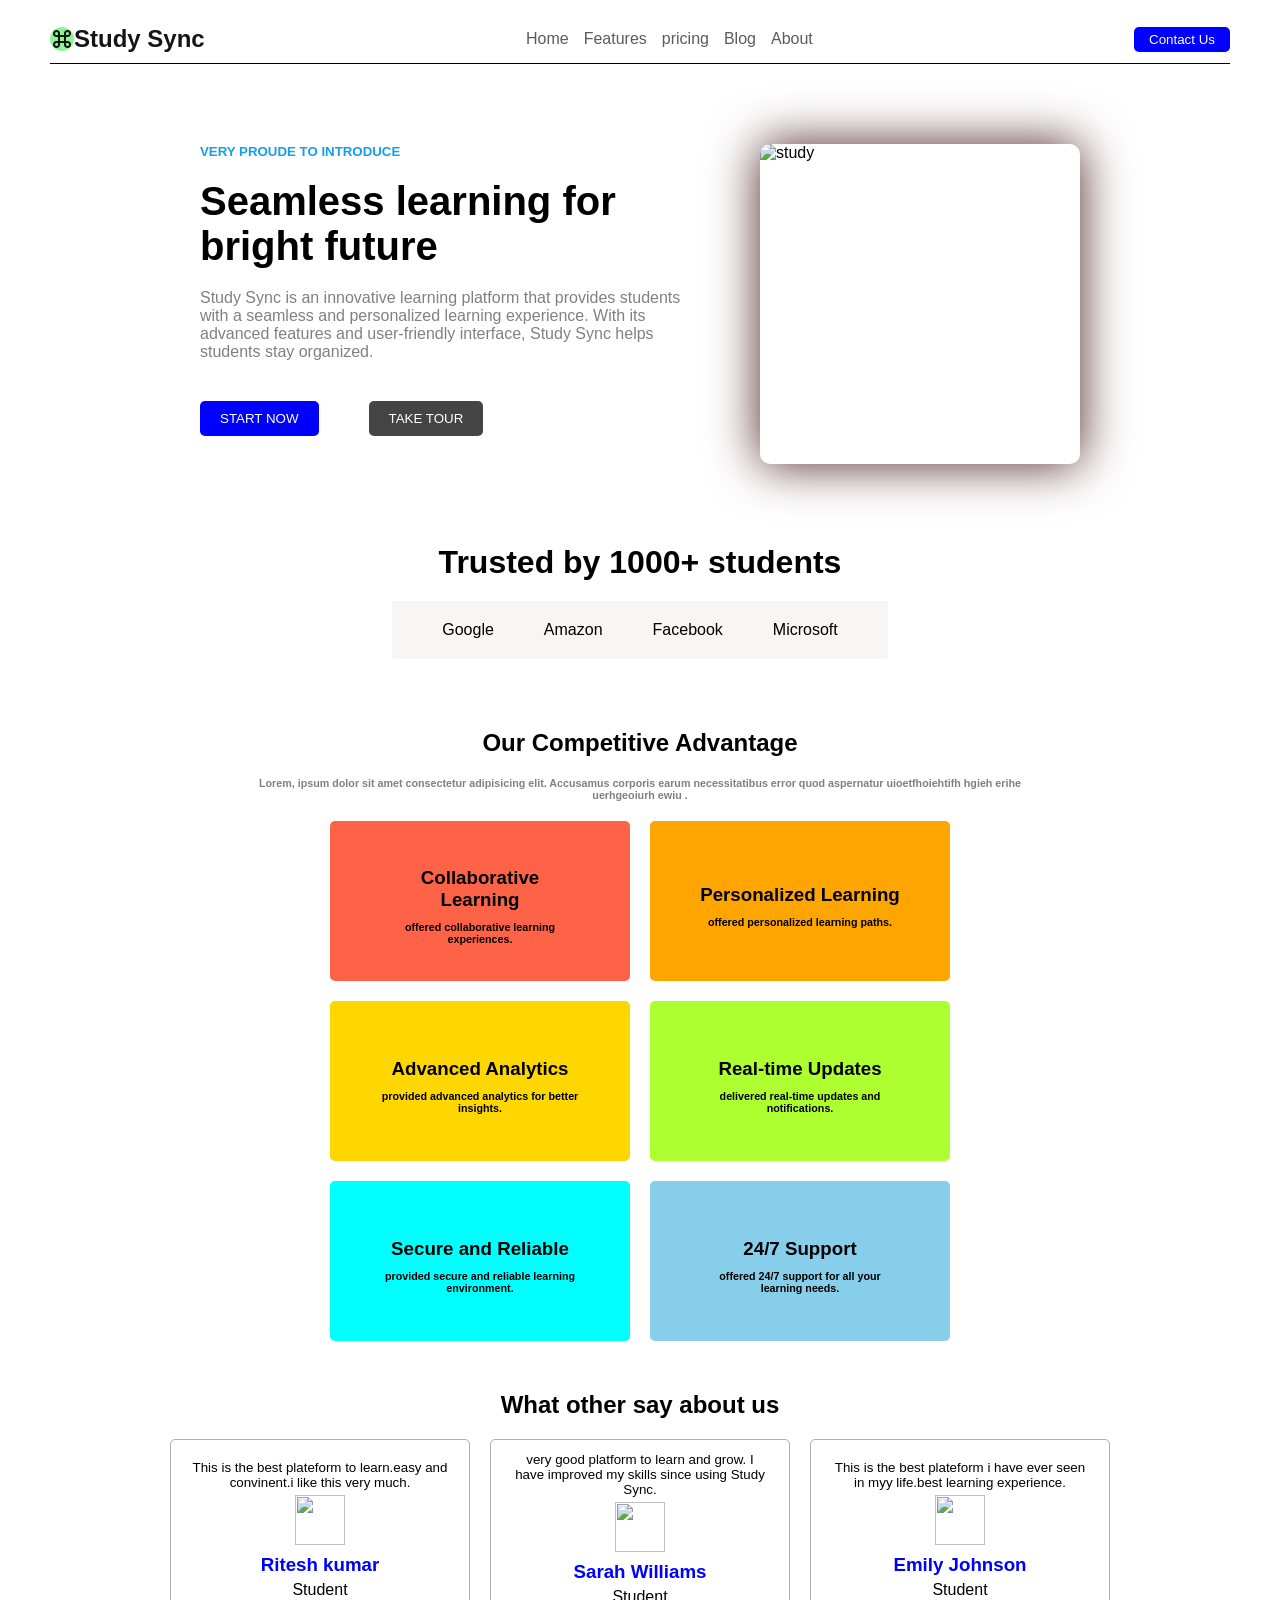
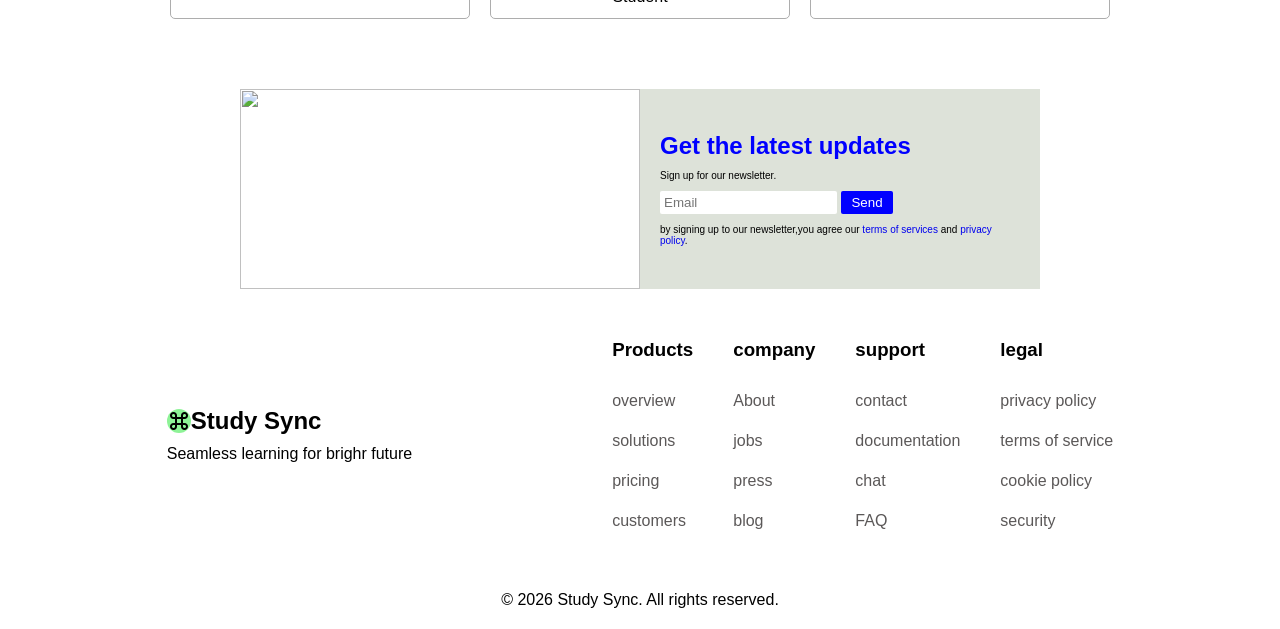
==== index.html @ 2322bf63 "update name" ====
<!DOCTYPE html>
<html lang="en">
<head>
    <meta charset="UTF-8">
    <meta name="viewport" content="width=device-width, initial-scale=1.0">
    <title>study sync</title>
    <link rel="stylesheet" href="style.css">
    <link rel="stylesheet" href="https://fonts.googleapis.com/css2?family=Material+Symbols+Outlined:opsz,wght,FILL,GRAD@24,400,0,0&icon_names=keyboard_command_key" />
    
</head>
<script src="https://kit.fontawesome.com/8335181ab0.js" crossorigin="anonymous"></script>

<body>
    <header class="header">
        <div class="heading">
            
            <a href="main.html">
             <span class="material-symbols-outlined">
             keyboard_command_key
             </span>
            <h2>Study Sync</h2>
            </a>
        </div>
        <nav class="nav">
            <a href="main.html">Home</a>
            <a href="#">Features</a>
            <a href="#">pricing</a>
            <a href="#">Blog</a>
            <a href="#">About</a>
        </nav>
        <div class="contact-menu">
            <button class="contact">Contact Us</button>
        </div>
        <button type="button" class="menu-icon">
            <i class="fas fa-bars"></i>
        </button>
    </header>
    <main>
      <div class="main">
        <section class="content">
            <div class="ele">
                <h5 id="intro">very proude to introduce</h5>
                <h1 id="head">Seamless learning for bright future</h1>
                <p class="para">Study Sync is an innovative learning platform that provides students with a seamless and personalized learning experience. With its advanced features and user-friendly interface, Study Sync helps students stay organized.</p>
                <div id="button">
                    <button class="strt">START NOW</button>
                    <button class="btn">TAKE TOUR</button>
                </div>
            </div> 
            <div class="image">
                <img id="study-image" src="https://res.cloudinary.com/db59t7kna/image/upload/v1772548497/Copilot_20260303_195227_jqf7kv.png" alt="study">
            </div>
        </section>
      </div>  
      <div class="trusted">
        <h1 id="text">Trusted by 1000+ students</h1>
        <div class="brandbox">
            <div class="brand">
                <i class="fab fa-google"></i>
                <span>Google</span>
            </div>
            <div class="brand">
                <i class="fab fa-amazon"></i>
                <span>Amazon</span>
            </div>
            <div class="brand">
                <i class="fab fa-facebook"></i>
                <span>Facebook</span>
            </div>
            <div class="brand">
                <i class="fab fa-microsoft"></i>
                <span>Microsoft</span>
            </div>
        </div>
      </div>
    <div class="backcard">
      <div class="cardsec">
        <h2>Our Competitive Advantage</h2>
        <h6 id="h6">Lorem, ipsum dolor sit amet consectetur adipisicing elit. Accusamus corporis earum necessitatibus error quod aspernatur uioetfhoiehtifh hgieh erihe uerhgeoiurh ewiu  .</h6>
        <div class="cardsection">
            <div class="card1 card">
                <i class="fas fa-user-friends"></i>
                <h3>Collaborative Learning</h3>
                <h6>offered collaborative learning experiences.</h6>
            </div>
            <div class="card2 card">
                <i class="fas fa-chart-line"></i>
                <h3>Personalized Learning</h3>
                <h6>offered personalized learning paths.</h6>
            </div>
            <div class="card3 card">
                <i class="fas fa-cogs"></i>
                <h3>Advanced Analytics</h3>
                <h6>provided advanced analytics for better insights.</h6>
            </div>
            <div class="card4 card">
                <i class="fas fa-bolt"></i>
                <h3>Real-time Updates</h3>
                <h6>delivered real-time updates and notifications.</h6>
            </div>
            <div class="card5 card">
                <i class="fas fa-shield-alt"></i>
                <h3>Secure and Reliable</h3>
                <h6>provided secure and reliable learning environment.</h6>
            </div>
            <div class="card6 card">
                <i class="fas fa-users-cog"></i>
                <h3>24/7 Support</h3>
                <h6>offered 24/7 support for all your learning needs.</h6>
            </div>

        </div>
      </div>
    </div>  
    <div>
        <h2 id="fixed">What other say about us</h2>
    </div>
    <div class="testimonial">
        <div class="grid">
        <div class="test1 test">
            <div class="tell">
                <p>This is the best plateform to learn.easy and convinent.i like this very much.</p>
                <div class="img">
                    <img src="https://res.cloudinary.com/db59t7kna/image/upload/ar_1:1,c_auto,g_auto,w_500/r_max/Screenshot_2025-02-27_222612_rv5hve" alt="" width="50px" height="50px">
                </div>
                <h3 class="name">Ritesh kumar</h3>
                <span class="id">Student</span>
            </div>
        </div>
        <div class="test2 test">
            <div class="tell">
                <p>very good platform to learn and grow. I have improved my skills since using Study Sync.</p>
                <div class="img">
                    <img src="https://res.cloudinary.com/db59t7kna/image/upload/ar_1:1,c_auto,g_auto,w_500/r_max/Screenshot_2025-02-27_222612_rv5hve" alt="" width="50px" height="50px">
                </div>
                <h3 class="name">Sarah Williams</h3>
                <span class="id">Student</span>
            </div>

        </div>
        <div class="test3 test">
            <div class="tell">
                <p>This is the best plateform i have ever seen in myy life.best learning experience.</p>
                <div class="img">
                    <img src="https://res.cloudinary.com/db59t7kna/image/upload/ar_1:1,c_auto,g_auto,w_500/r_max/Screenshot_2025-02-27_222612_rv5hve" alt="" width="50px" height="50px">
                </div>
                <h3 class="name">Emily Johnson</h3>
                <span class="id">Student</span>
            </div>
        </div>
        </div>
    </div>
    <div class="newsletter">
        <div class="pic">
            <img src="https://res.cloudinary.com/db59t7kna/image/upload/v1771006996/samples/ecommerce/accessories-bag.jpg" alt="" width="400px" height="200px">
        </div>
        <div class="news">
            <h2 class="update">Get the latest updates</h2>
            <p>Sign up for our newsletter.</p>
            <div class="input">
                <input type="email" placeholder="Email">
                <button>Send</button>
            </div>
            <p>by signing up to our newsletter,you agree our <a href="#">terms of services </a>and <a href="#">privacy policy</a>.</p>
        </div>
    </div>
    </main>
    <footer class="footer">
        <div class="up">
            <div class="sync">
                <a href="main.html">
                    <span
                    class="material-symbols-outlined">
                    keyboard_command_key
                    </span>
                    <h2>Study Sync</h2>
                </a>
                <p>Seamless learning for brighr future</p>
                <ul class="social">
                    <li><a href="https://github.com/Ritesh7367" target="_blank"><i class="fab fa-github"></i></a></li>
                    <li><a href="https://twitter.com/ritesh_0736" target="_blank"><i class="fab fa-twitter"></i></a></li>
                    <li><a href="https://www.instagram.com/ritesh_0736/?hl=en" target="_blank"><i class="fab fa-instagram"></i></a></li>
                    <li><a href="https://www.linkedin.com/in/riteshkumar7367/" target="_blank"><i class="fab fa-linkedin-in"></i></a></li>
                </ul>
            </div>
            <div class="product">
                <div class="products">
                    <h3>Products</h3>
                    <ul class="list">
                        <li><a href="#">overview</a></li>
                        <li><a href="#">solutions</a></li>
                        <li><a href="#">pricing</a></li>
                        <li><a href="#">customers</a></li>
                    </ul>
                </div>
                <div class="products">
                    <h3>company</h3>
                    <ul class="list">
                        <li><a href="#">About</a></li>
                        <li><a href="#">jobs</a></li>
                        <li><a href="#">press</a></li>
                        <li><a href="#">blog</a></li>
                    </ul>
                </div>
                <div class="products">
                    <h3>support</h3>
                    <ul class="list">
                        <li><a href="#">contact</a></li>
                        <li><a href="#">documentation</a></li>
                        <li><a href="#">chat</a></li>
                        <li><a href="#">FAQ</a></li>
                    </ul>
                </div>
                <div class="products">
                    <h3>legal</h3>
                    <ul class="list">
                        <li><a href="#">privacy policy</a></li>
                        <li><a href="#">terms of service</a></li>
                        <li><a href="#">cookie policy</a></li>
                        <li><a href="#">security</a></li>
                    </ul>
                </div>
            </div>
        </div>
        <div class="down">
            <p>&copy; 2026 Study Sync. All rights reserved.</p>
        </div>
    </footer>
</body>
</html>
---- style.css ----
*{
    margin: 0;
    padding: 0;
    box-sizing: border-box;
    font-family: 'Poppins', sans-serif;
    text-decoration: none;
}
body{
    padding: 20px 50px;
}
.header{
    display: flex;
    /* margin: 5px 80px 5px 80px; */
    justify-content: space-between;
    align-items: center;
    position: sticky;
    top: 0;
    background-color: white;
    z-index: 1000;
    padding-bottom: 10px;
    border-bottom: #000000 solid 1px;
}
@media screen and (max-width: 890px) {
        .header{
            margin: 5px 0px 5px 10px;
        }
    }
.heading{
    display: flex;
    align-items: center;
    cursor: pointer;
    gap: 5px;
}

.material-symbols-outlined{
    background-color: rgb(142, 243, 151);
    border-radius: 50px;
    align-self: center;
}
.nav{
    display: none;
    gap: 15px;
    align-items: center;
}
@media screen and (min-width: 890px) {
        .nav{
            display: flex;
        }
        .header{
            margin: 5px 0px 5px 0px;
        }
    }
.nav a{
    color: rgba(77, 75, 75, 0.918);
    transform: color 0.3s;
}
.nav a:hover{
    color: blue;}
.heading a{
    text-decoration: none;
    display: flex;
    color: rgba(0, 0, 0, 0.918);
    font-weight: 500;
}
.contact{
    display: none;
    background-color: blue;
    color: #ffffff;
    border-radius: 5px;
    padding: 5px 15px;
    border: none;
    cursor: pointer;
}
@media screen and (min-width: 890px) {
        .contact{
            display: block;
        }
    }
button:hover{
    transform: scale(1.1);
    transition-duration: 0.2s;
    background-color: rgb(31, 31, 220);
}
.menu-icon{
    cursor:pointer;
    display: none;
    border: none;
    background-color: rgb(250, 250, 250);
    border-radius: 0.3rem;
    font-size: 1rem;
    font-weight: 600;
}  
.menu-icon:hover{
    transform: rotateZ(90deg);
    transition-duration: 1s;
}
.menu{
    height: 1.5rem;
    width: 1.5rem;
}
@media screen and (max-width: 890px) {
        .menu-icon{
            display: block;
            margin-right: 0px;
        }
    }
    
#study-image{
    width: 320px;
    height: 320px;
    border-radius: 10px;
    box-shadow: 0px 0px 50px rgb(76, 35, 35);
    animation: slideleft 1s ease forwards;
    /* opacity:1 ; */
    display: block;
    transition: transform 0.7s;
    justify-content: center;
}
@keyframes slideleft {
    0% {
        opacity: 0;
        transform: translateX(100px) scale(1);
    }
    100% {
        opacity: 1;
        transform: translateX(0) scale(1);
    }
}
#study-image:hover{
    transform: translateX(0) scale(1.02);
    /* transition-duration: 0.7s; */
}
.content{
    margin: 80px 150px 80px 150px;
    display: flex;
    gap: 50px;
    justify-content: center;

}
@keyframes slideright {
    0% {
        opacity: 0;
        transform: translateX(-100px);
    }
    100% {
        opacity: 1;
        transform: translateX(0);
    }
}
.ele{
    display: flex;
    flex-direction: column;
    gap : 20px;
    animation: slideright 1s ease forwards;
    /* opacity: 0; */
}
#button{
    padding-top: 20px;
    display: flex;
    gap: 50px;
}
.strt{
    background-color: blue;
    color: #ffffff;
    border-radius: 5px;
    padding: 10px 20px;
    border: none;
    cursor: pointer;
}
.btn{
    background-color: rgb(67, 68, 67);
    color: #ffffff;
    border-radius: 5px;
    padding: 10px 20px;
    border: none;
    cursor: pointer;
}
#intro{
    color: rgb(22, 157, 236);
    font-weight: 5000;
    margin-bottom: 0px;
    padding: 0px;
    text-transform: uppercase;
    font-family: 'Poppins', sans-serif;
    justify-content: center;
    align-items: center;

}
#head{
    font-size: 2.5rem;
}
.para{
    color: grey;
}
@media screen and (max-width: 690px) {
        .content{
            display: flex;
            flex-direction: column;
            margin: 25px 0px;
            justify-content: center;
            align-items: center;
        }
        .ele{
            gap: 10px;
        }
        #head{
            font-size: 2.2rem;
        }
        #button{
            display: flex;
            justify-content: center;
            gap: 20px;
        }
    }
.trusted{
    display: flex;
    flex-direction: column;
    gap: 20px;
    justify-content: center;
    align-items: center;
    margin-bottom: 20px;
}
.brandbox{
    background-color: rgba(231, 222, 222, 0.299);
    padding: 20px 50px;
    border-radius: 2px;
    display: flex;
    gap: 50px;
}
@media screen and (max-width: 690px) {
        .brandbox{
            display: grid;
            grid-template-columns: repeat(2, 1fr);
            gap: 20px;
            justify-content: center;
            align-items: center;
        }
        #text{
            text-align: center;
            font-size: 1.7rem;
        }
}
.backcard{
    /* background-color:lightgray; */
    overflow: hidden;
}
.cardsec{
    padding: 50px;
    gap: 20px;
    margin: 0px 150px 0px 150px;
    display: flex;
    flex-direction: column;
    justify-content: center;
    align-items: center;
    text-align: center;
}
#h6{
    color: grey;
}
.cardsection{
    display: grid;
    grid-template-columns: repeat(2, 1fr);
    gap: 20px;

}
.card{
    height: 160px;
    width: 300px;
    padding: 50px 50px;
    border-radius: 5px;
    display: flex;
    flex-direction: column;
    justify-content: center;
    align-items: center;
    gap: 10px;
    

}
.card1{
    background-color: rgb(255, 99, 71);
    animation: slideright 1s ease forwards;
}
.card2{
    background-color: rgb(255, 165, 0);
    animation: slideleft 1s ease forwards;
}
.card3{
    background-color: rgb(255, 215, 0);
    animation: slideright 1s ease forwards;
}
.card4{
    background-color: rgb(173, 255, 47);
    animation: slideleft 1s ease forwards;
}
.card5{
    background-color: rgb(0, 255, 255);
    animation: slideright 1s ease forwards;
}
.card6{
    background-color: rgb(135, 206, 235);
    animation: slideleft 1s ease forwards;
}
@media screen and (max-width: 690px) {
        .cardsection{
            display: grid;
            grid-template-columns: repeat(1, 1fr);
            gap: 20px;
            justify-content: center;
            align-items: center;
        }
        .cardsec{
            margin: 0px 5px;
        }
    }
.testimonial{
    display: flex;
    flex-direction: column;
    gap: 20px;
    justify-content: center;
    align-items: center;
    /* background-color: #000000; */
    overflow-x: auto;
    padding-bottom: 40px;

}
.grid{
    display: grid;
    grid-template-columns: repeat(3, 1fr);
    gap: 20px;
    /* width: 100%; */
    margin: auto;
    align-items: center;
    justify-content: center;
    /* background-color: #000000; */
}
.test{
    width: 300px;
    height: 180px;
    border: 1px solid rgb(173, 173, 173);
    border-radius: 5px;
    padding: 20px;
    display: flex;
    flex-direction: column;
    gap: 10px;
    justify-content: center;
    align-items: center;
    /* background-color: #ba1717; */
}
.tell{
    display: flex;
    flex-direction: column;
    align-items: center;
    gap: 5px;
    
}
.tell p{
    text-align: center;
    font-size: smaller;
    ;
}
.name{
    color:blue;
}
/* @media screen and (max-width:690px){
    .grid{
        display:grid;
        grid-template-columns:repeat(1,1fr);
    } 
}*/
#fixed{
    text-align: center;
    margin: auto;
    padding-bottom: 20px;
}
.test:hover{
    transform: scale(1.02);
    transition-duration: 0.3s;
    box-shadow: 0px 4px 8px rgb(0,0,0,0,2);
    border-color: 1px solid blue;
}
.newsletter{
    display: flex;
    height: 200px;
    width: 800px;
    gap: 0px;
    margin: auto;
    justify-content: center;
    align-items: center;
    margin-top: 30px;
}
.news{
    display: flex;
    flex-direction: column;
    gap: 10px;
    justify-content: center;
    padding: 20px;
    height: 200px;
    width: 400px;
    background-color: #dde2d9;
    
}
.pic{
    height: 100%;
    object-fit: fill;
}
.update{
    color: blue;
}
.news p{
    font-size: 10px;
    font-weight: lighter;
    display:inline;
    /* margin-bottom: 10px; */
}
.input input{
    border-radius: 2px;
    padding: 4px;
    border: none;
}
.input button{
    background-color: blue;
    color: #ffffff;
    border-radius: 2px;
    padding: 4px 10px;
    border: none;
}
@media  screen and (max-width:690px) {
    .newsletter{
        display: grid;
        grid-template-columns:repeat(1,1fr);
        width: auto;
        margin: auto;
        align-items: center;
        justify-content: center;
    }
    .pic{
        margin: auto;
    }
    .news{
        width: 320px;
        align-items: center;
        justify-content: center;
        margin: auto;
    }
    .pic img{
        width: 320px;
    }
}
.footer{
    margin: auto;
    display: flex;
    flex-direction: column;
    gap: 50px;
    justify-content: center;
    align-items: center;
    padding: 50px;
    padding-bottom: 0px;
}
.up{
    display: flex;
    gap: 200px;
}
.sync{
    display: flex;
    flex-direction: column;
    gap: 10px;
    /* align-items: center; */
    justify-content: center;
}
.sync a{
    display: flex;
    color: black
}
.social{
    display: flex;
    gap: 20px;
    list-style-type: none;
    color: lightgrey;
}
.social a{
    color: rgb(91, 88, 88);
}
.product{
    display: flex;
    gap: 40px;
}
.products{
    display: flex;
    gap: 20px;
    flex-direction: column;
}
.list{
    list-style-type: none;
    line-height: 40px;
}
.list a{
    color: rgb(91, 88, 88);
}
@media screen and (max-width: 890px) {
        .up{
            display: grid;
            grid-template-columns: repeat(1, 1fr);
            gap: 20px;
            margin-top: 200px;
            padding: auto;
        }
        .sync{
            justify-content: center;
            align-items: center;
            text-align: center;
        }
        .product{
            display: grid;
            grid-template-columns: repeat(2, 1fr);
            gap: 10px;
            justify-content: center;
            align-items: center;
        }
        .list{
            line-height: 20px;
        }
        .down{
            text-align: center;
        }

    }
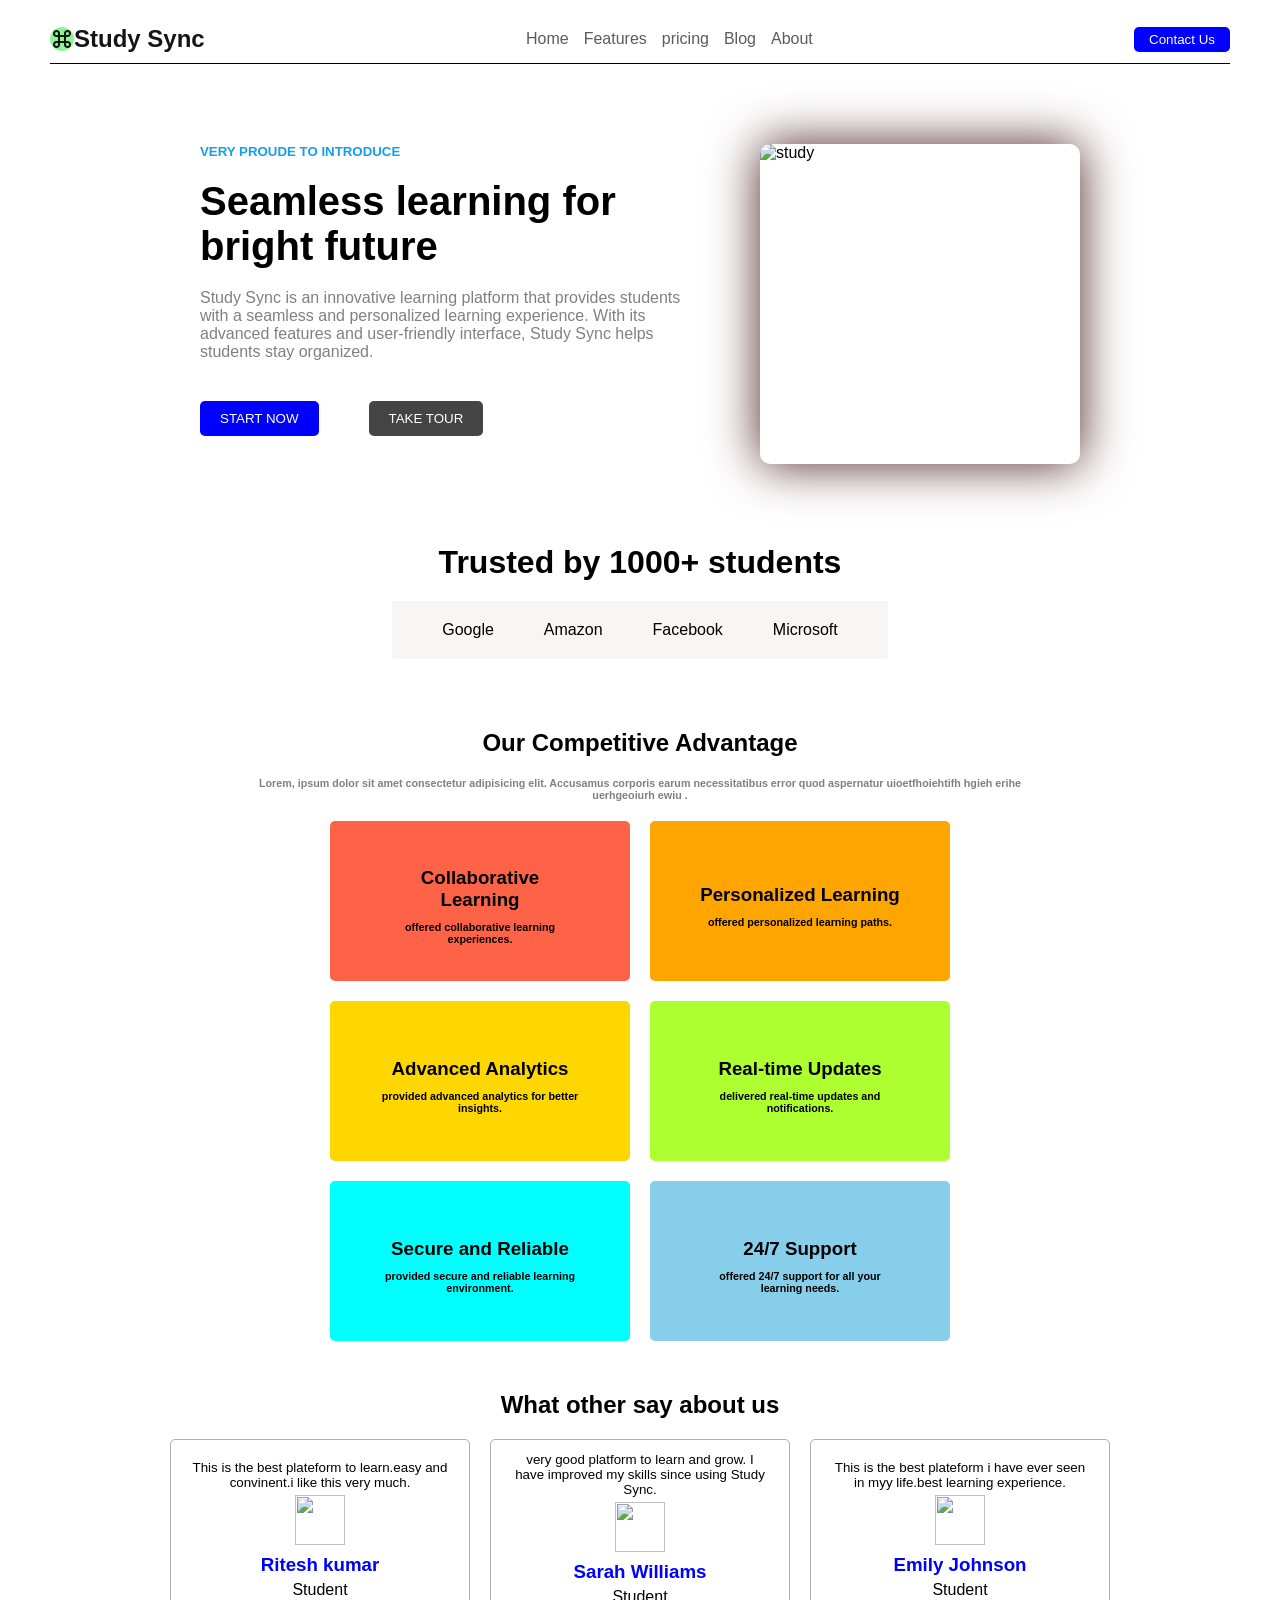
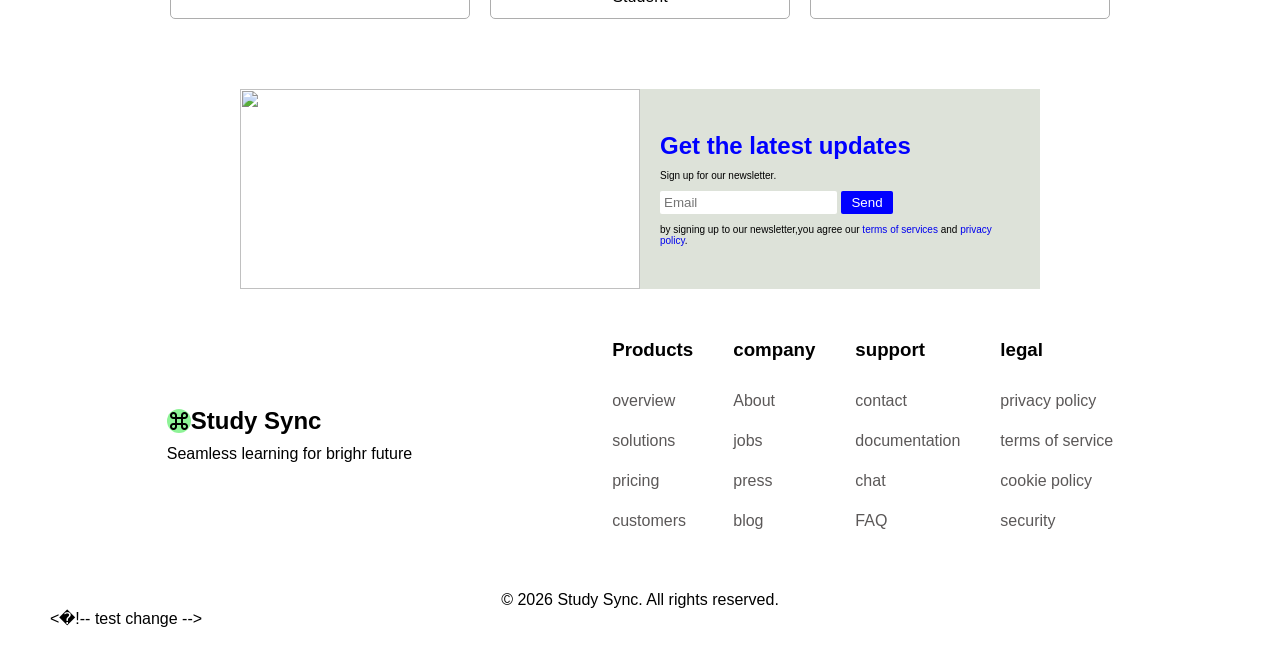
==== commit 893092a5: "image change" ====
--- a/index.html
+++ b/index.html
@@ -227,4 +227,6 @@
         </div>
     </footer>
 </body>
-</html>+</html>< ! - -   t e s t   c h a n g e   - - > + 
+ 
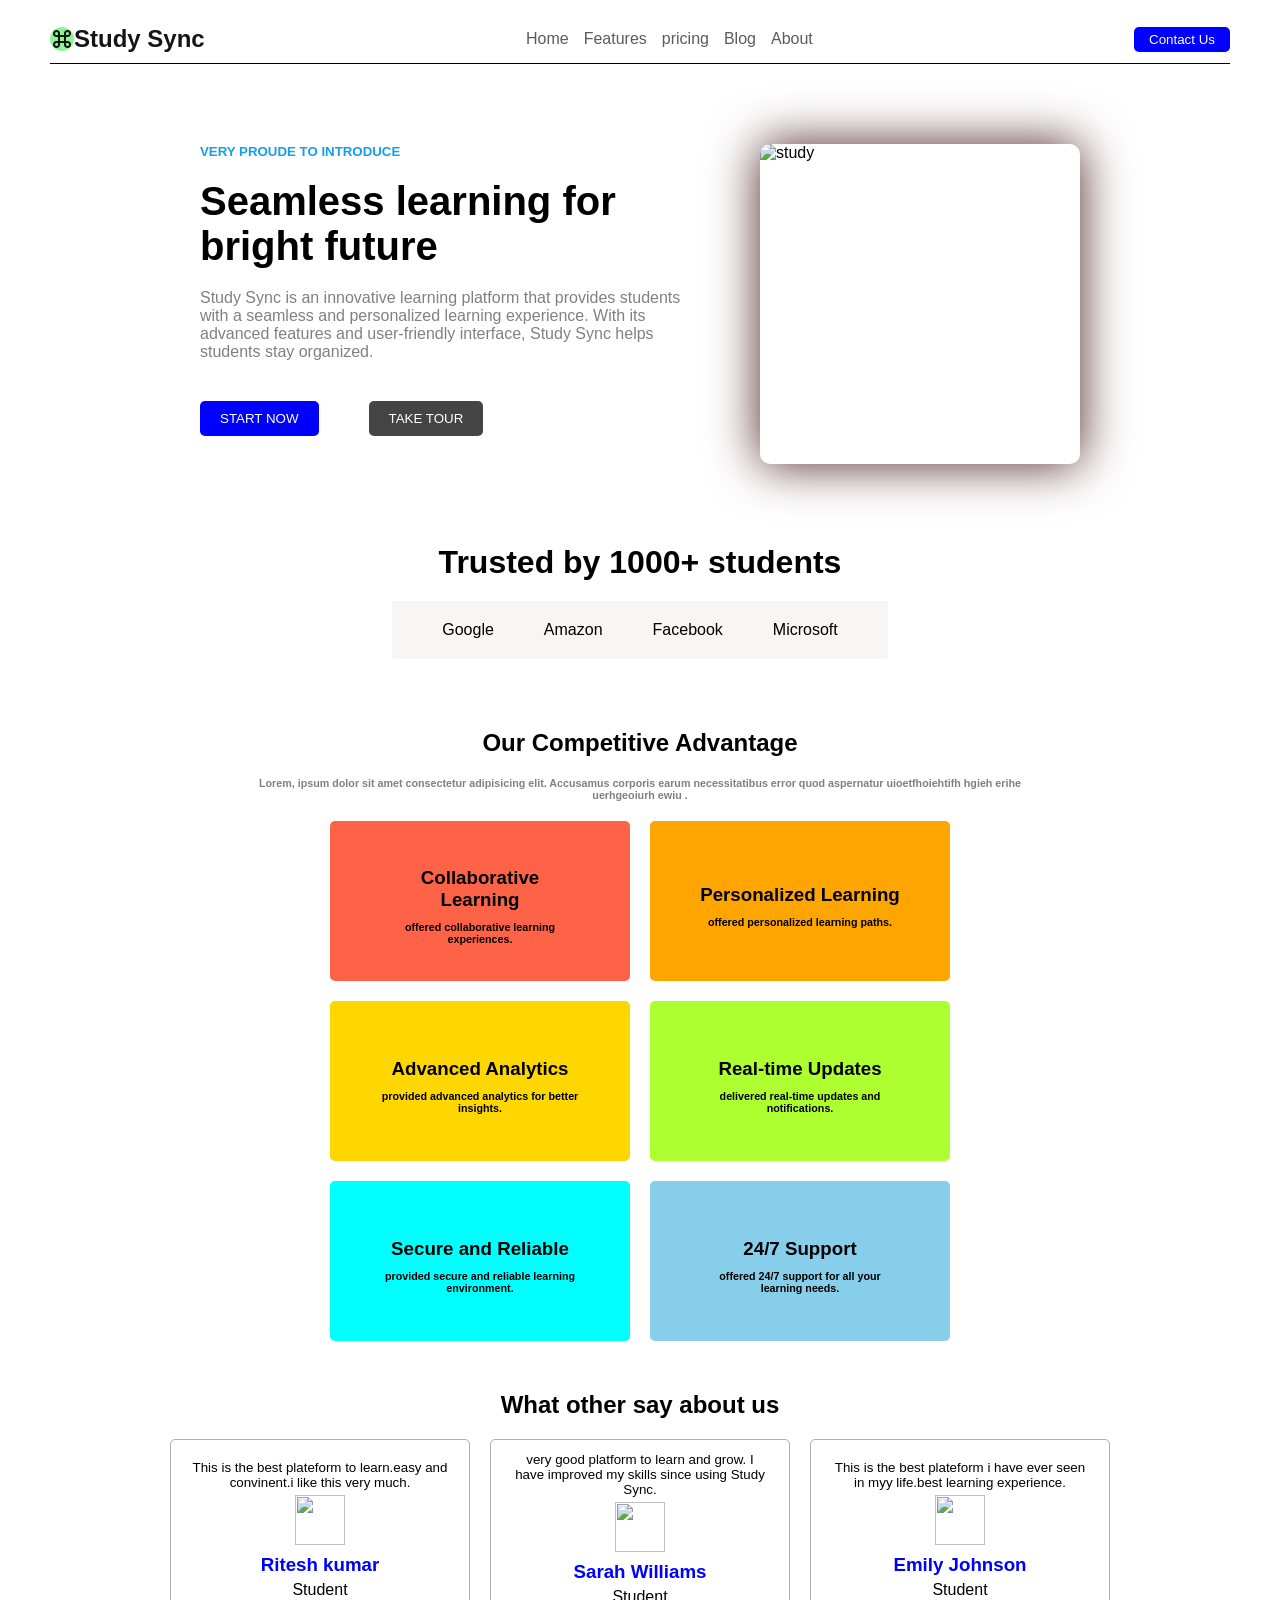
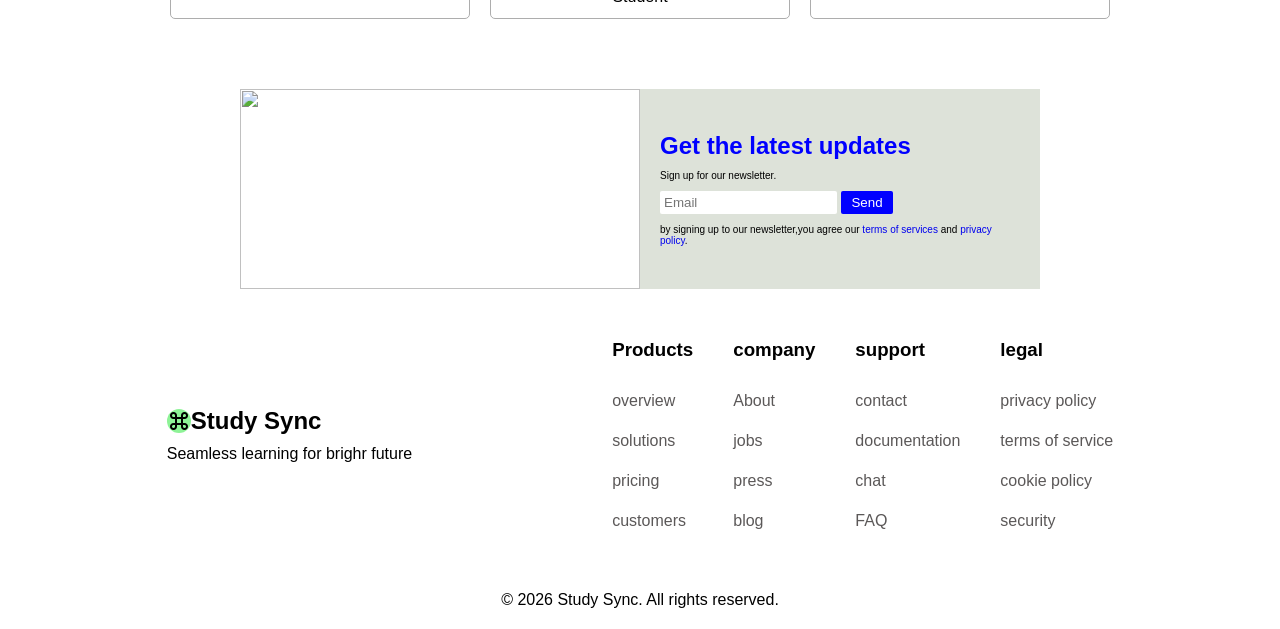
==== commit fcf5ad30: "image change" ====
--- a/index.html
+++ b/index.html
@@ -48,7 +48,7 @@
                 </div>
             </div> 
             <div class="image">
-                <img id="study-image" src="https://res.cloudinary.com/db59t7kna/image/upload/v1772548497/Copilot_20260303_195227_jqf7kv.png" alt="study">
+                <img id="study-image" src="https://res.cloudinary.com/db59t7kna/image/upload/v1773252367/Untitled_design_1_vipfwz.gif" alt="study">
             </div>
         </section>
       </div>  
@@ -227,6 +227,6 @@
         </div>
     </footer>
 </body>
-</html>< ! - -   t e s t   c h a n g e   - - > +</html>
  
- + 
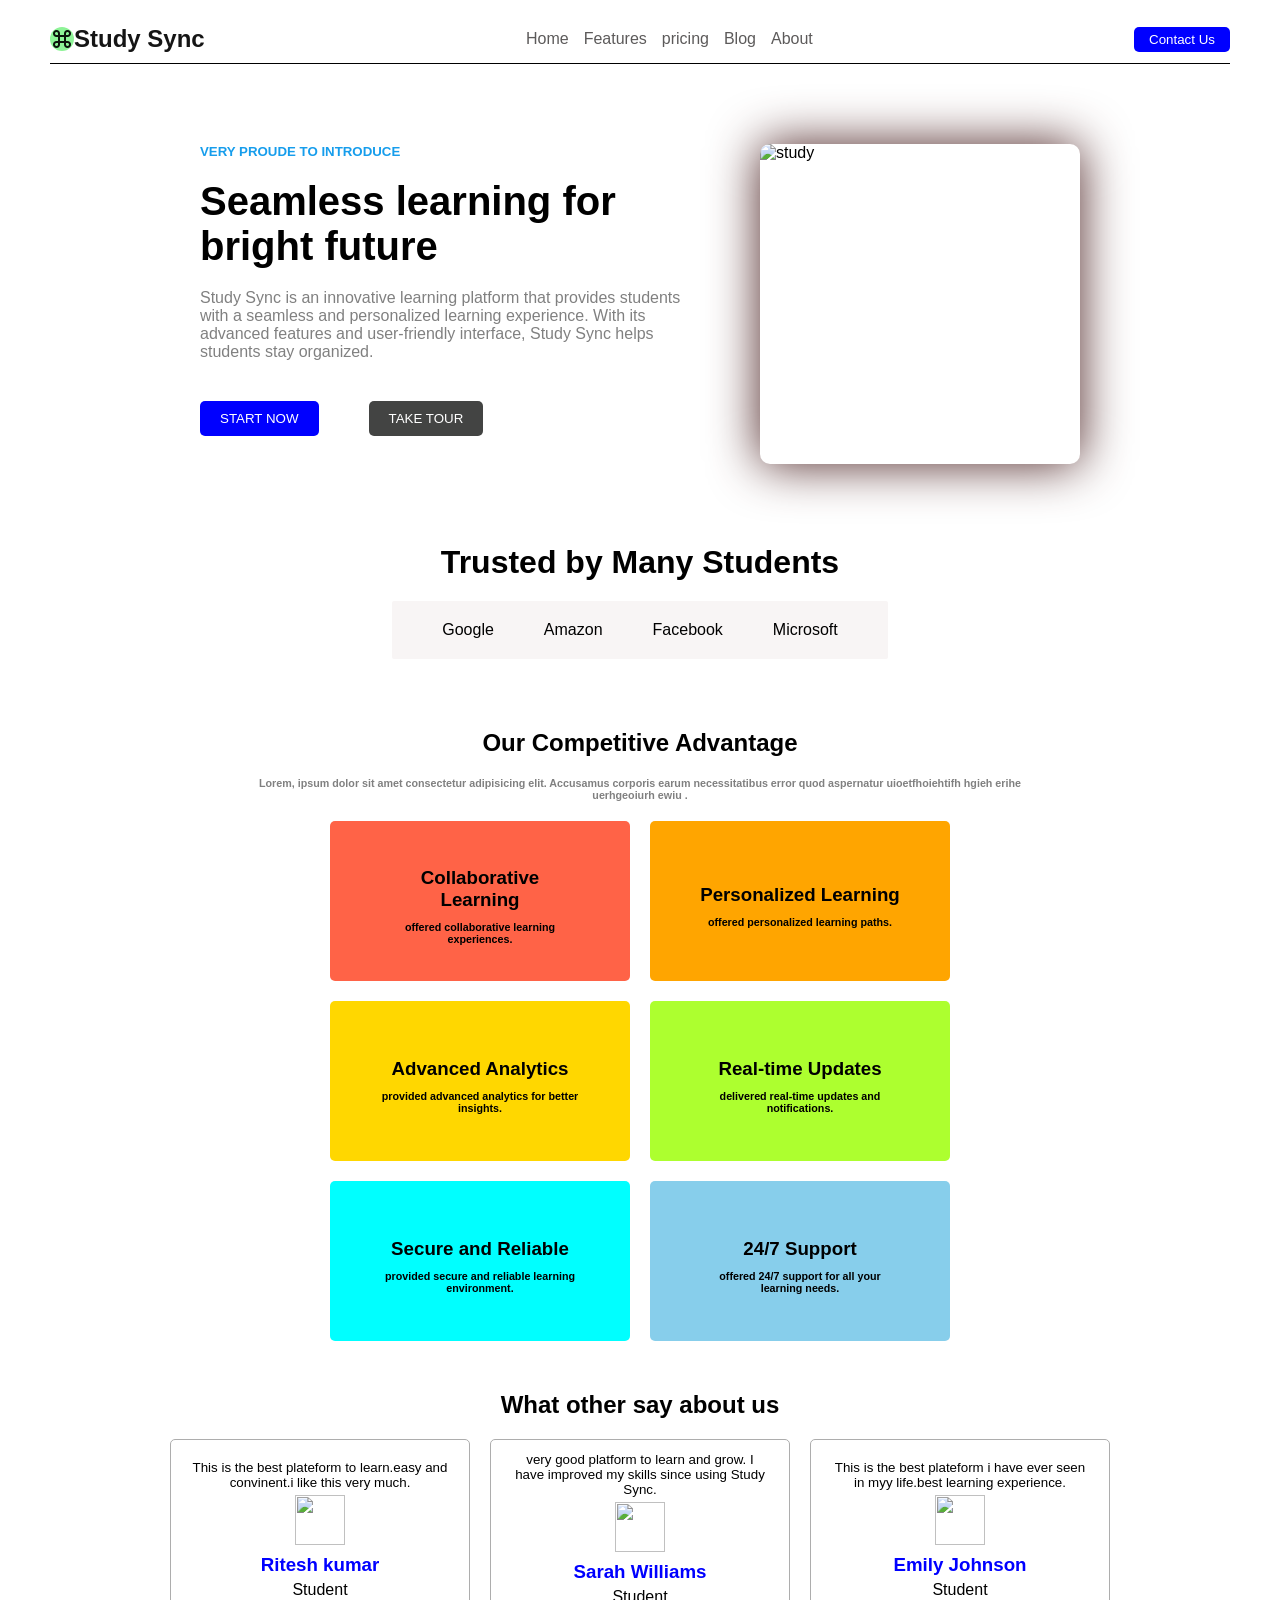
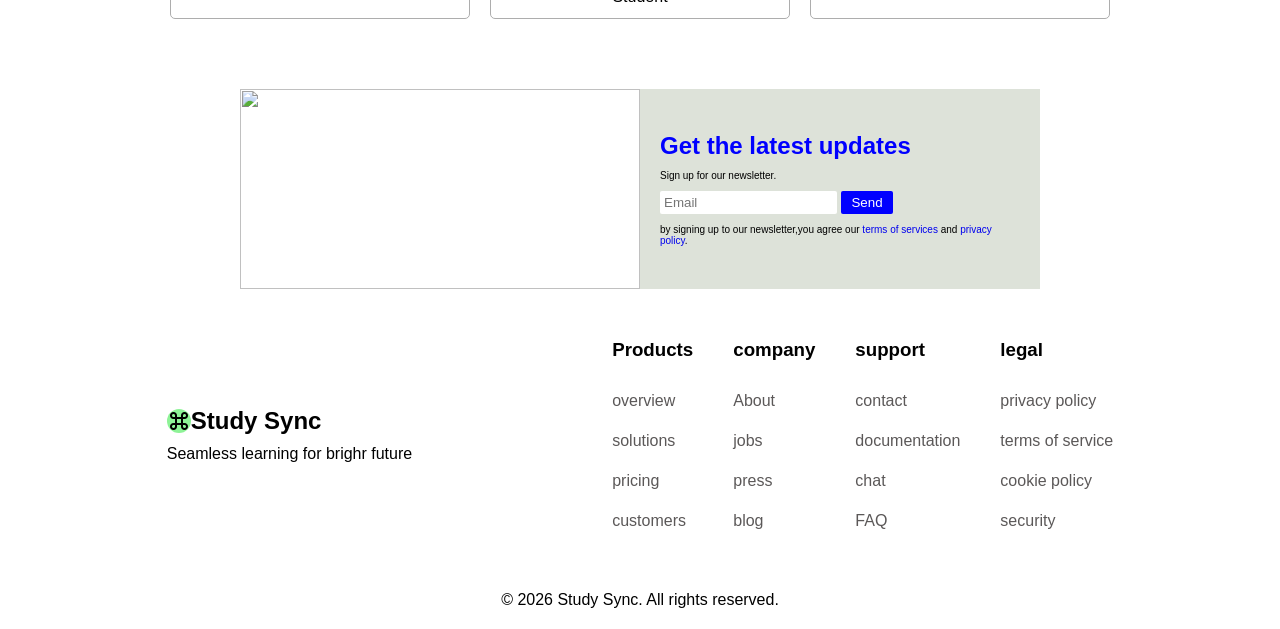
==== commit e0d8b722: "image changes" ====
--- a/index.html
+++ b/index.html
@@ -53,7 +53,7 @@
         </section>
       </div>  
       <div class="trusted">
-        <h1 id="text">Trusted by 1000+ students</h1>
+        <h1 id="text">Trusted by Many Students</h1>
         <div class="brandbox">
             <div class="brand">
                 <i class="fab fa-google"></i>
@@ -227,6 +227,4 @@
         </div>
     </footer>
 </body>
-</html>
- 
- 
+</html>
--- a/style.css
+++ b/style.css
@@ -115,6 +115,7 @@
     display: block;
     transition: transform 0.7s;
     justify-content: center;
+    object-fit: cover;
 }
 @keyframes slideleft {
     0% {
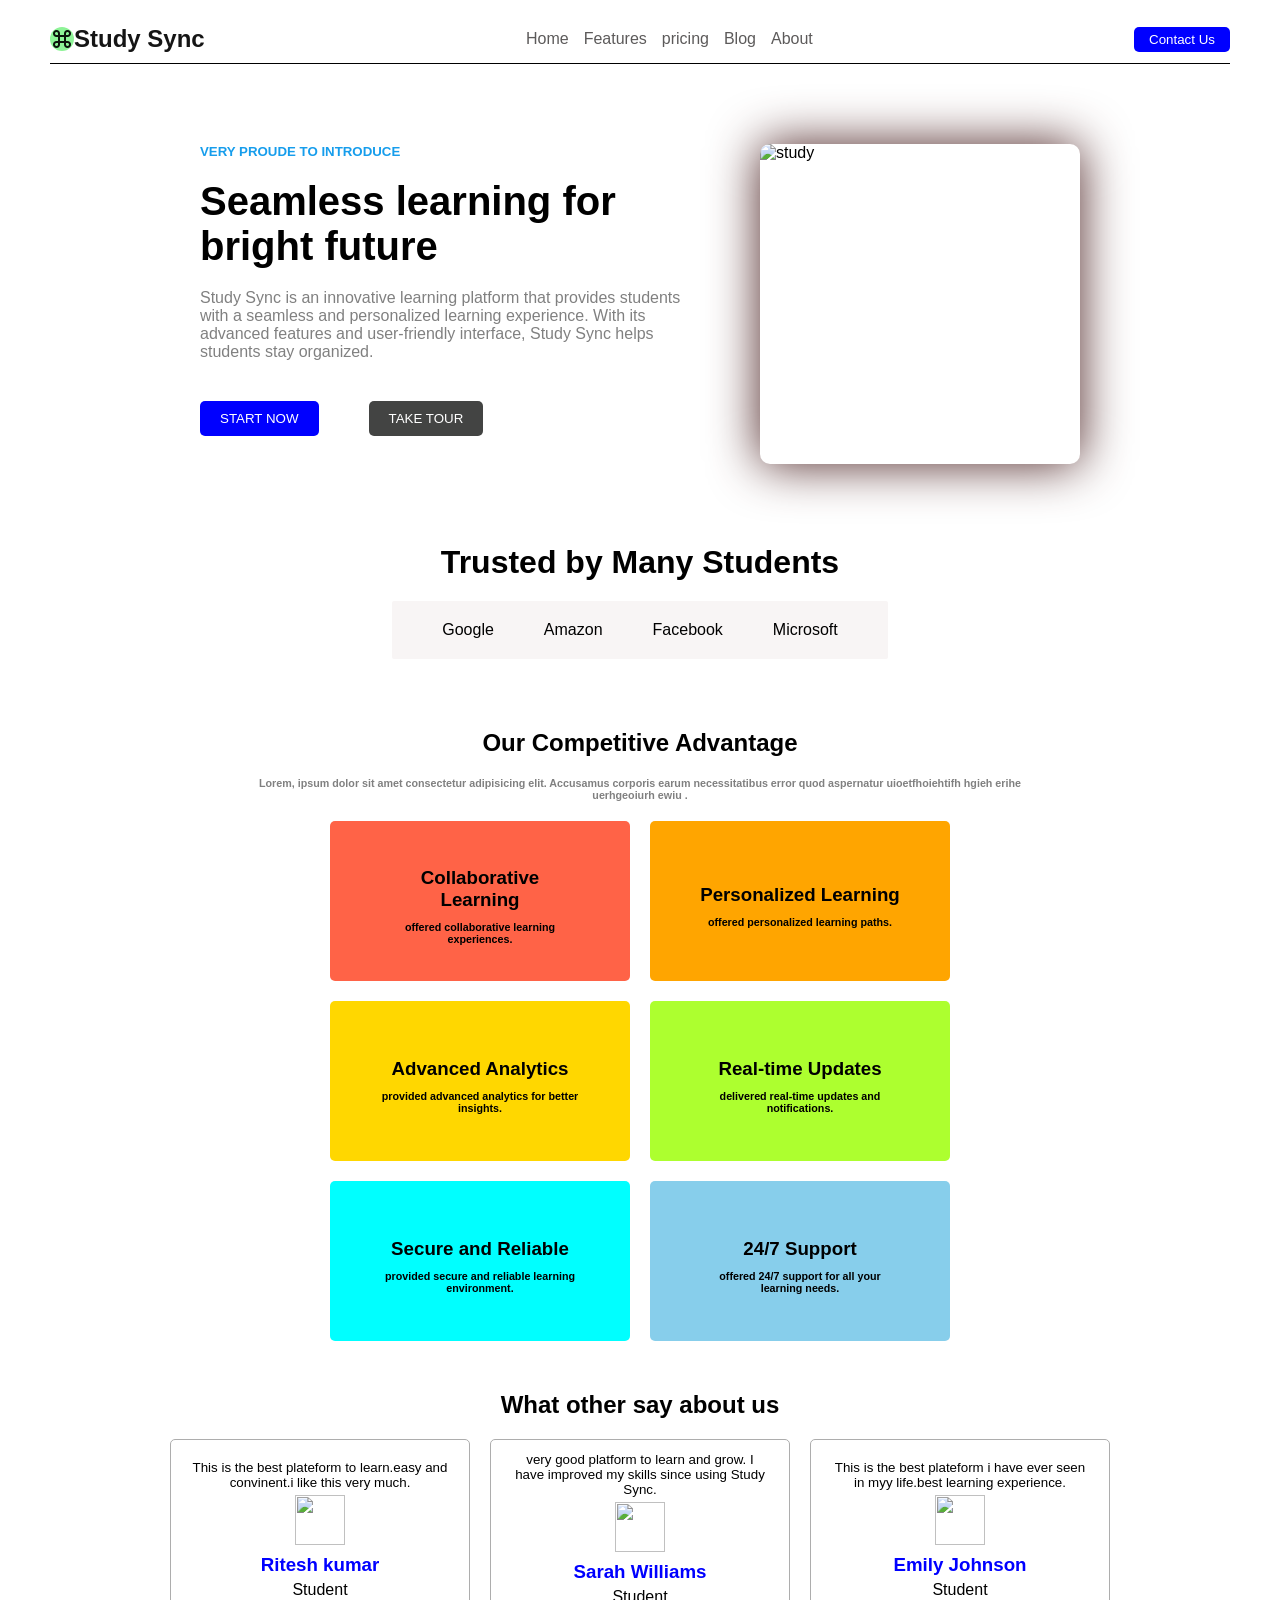
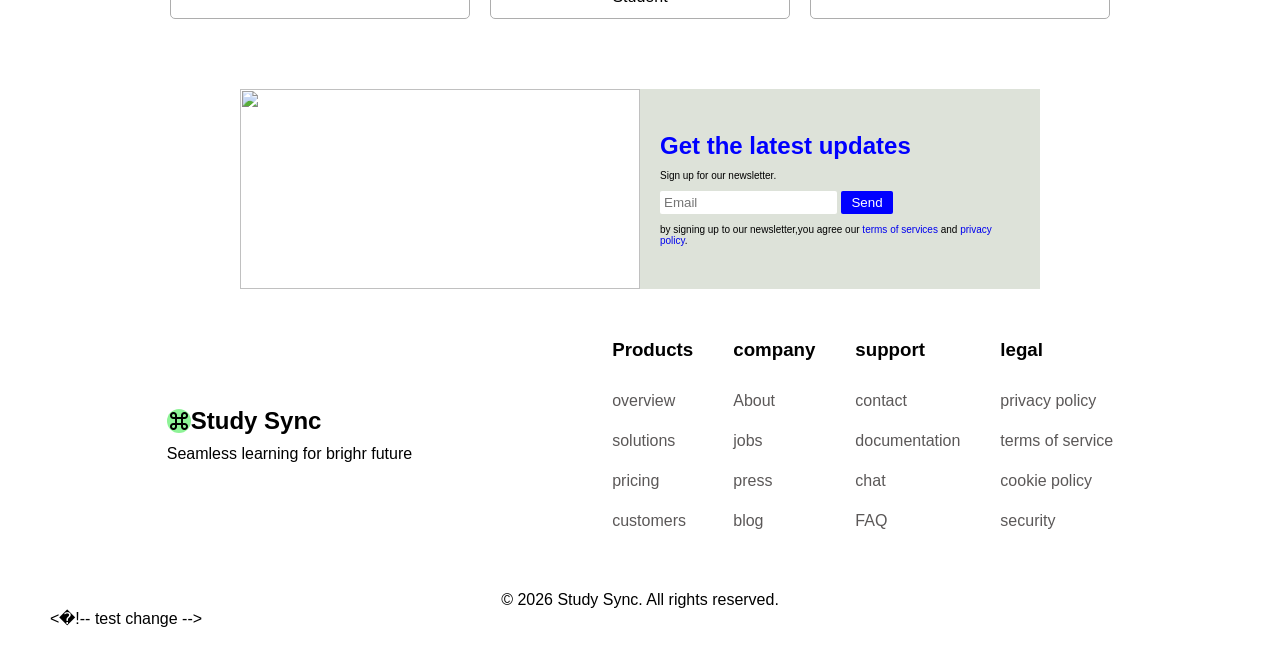
==== commit 867b59f4: "Merge branch 'main' of https://github.com/ritesh7367/studysync" ====
--- a/index.html
+++ b/index.html
@@ -227,4 +227,6 @@
         </div>
     </footer>
 </body>
-</html>+</html>< ! - -   t e s t   c h a n g e   - - > 
+ 
+ 
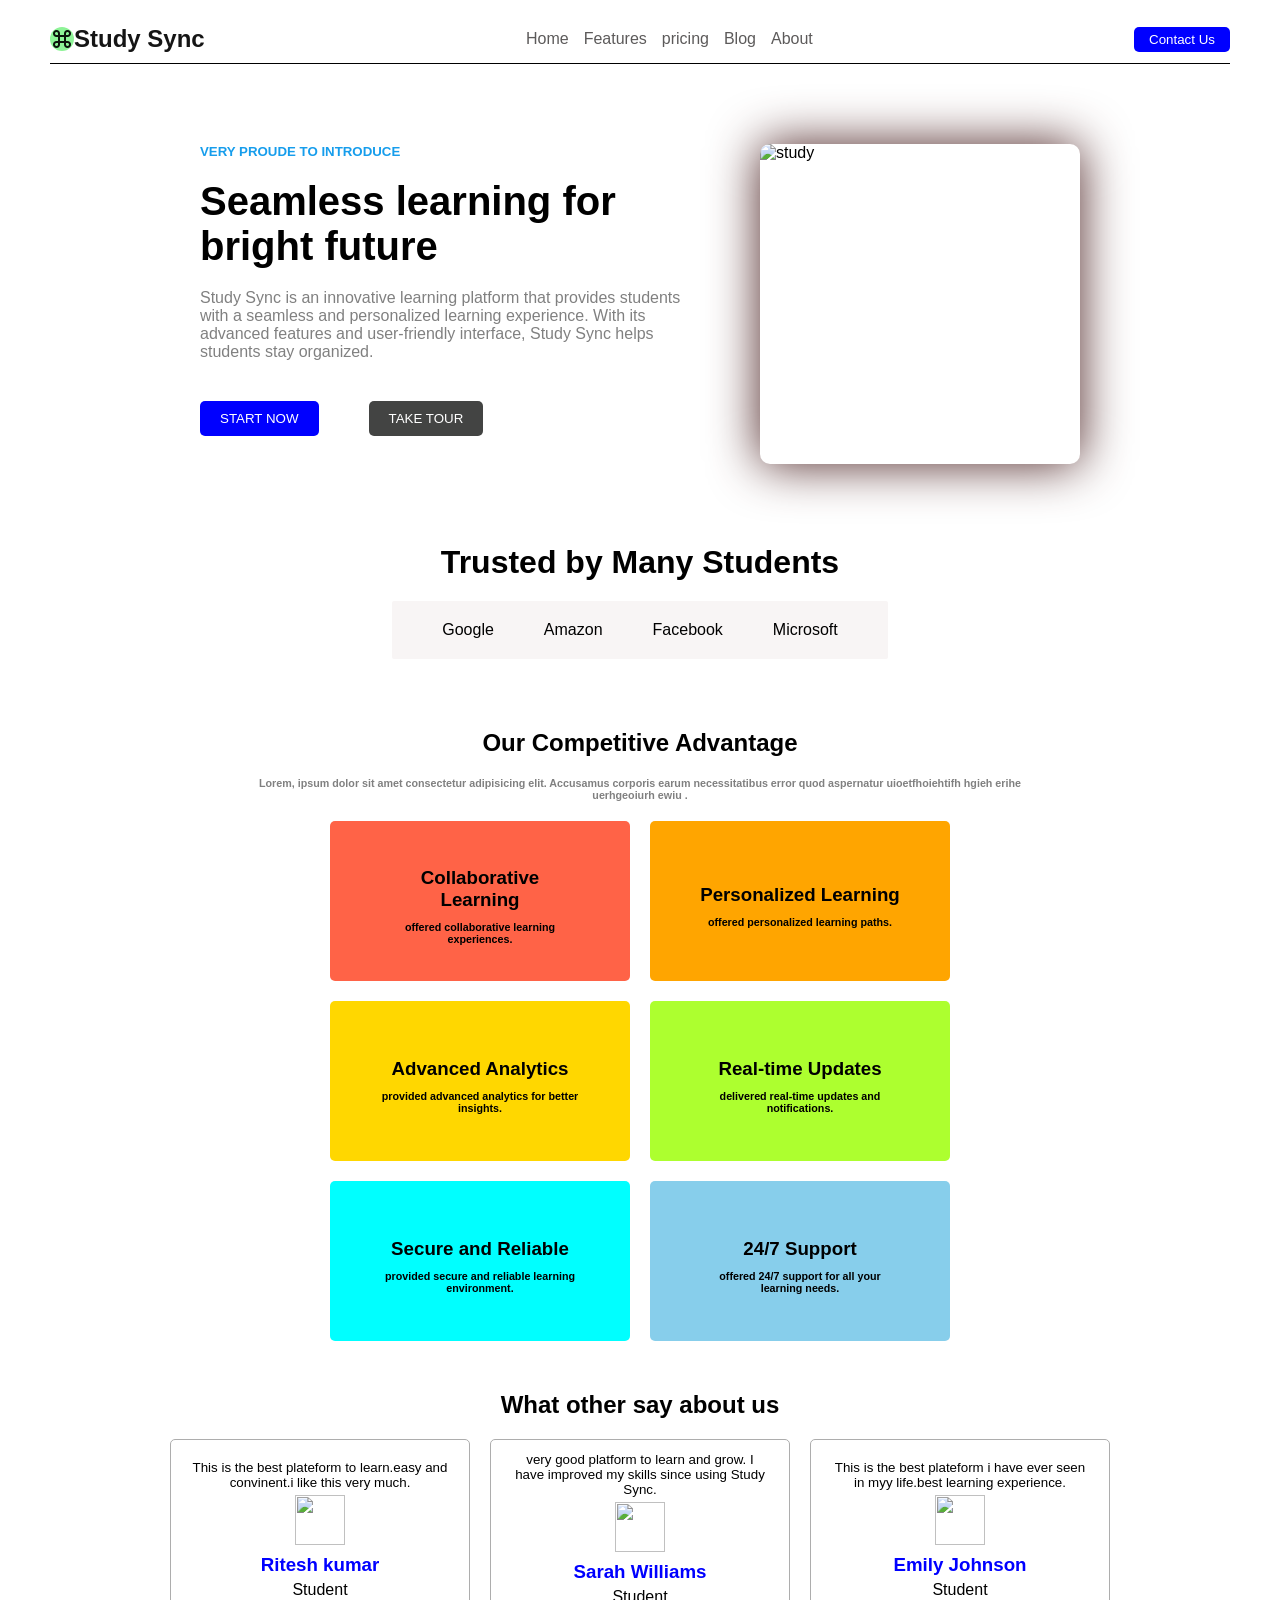
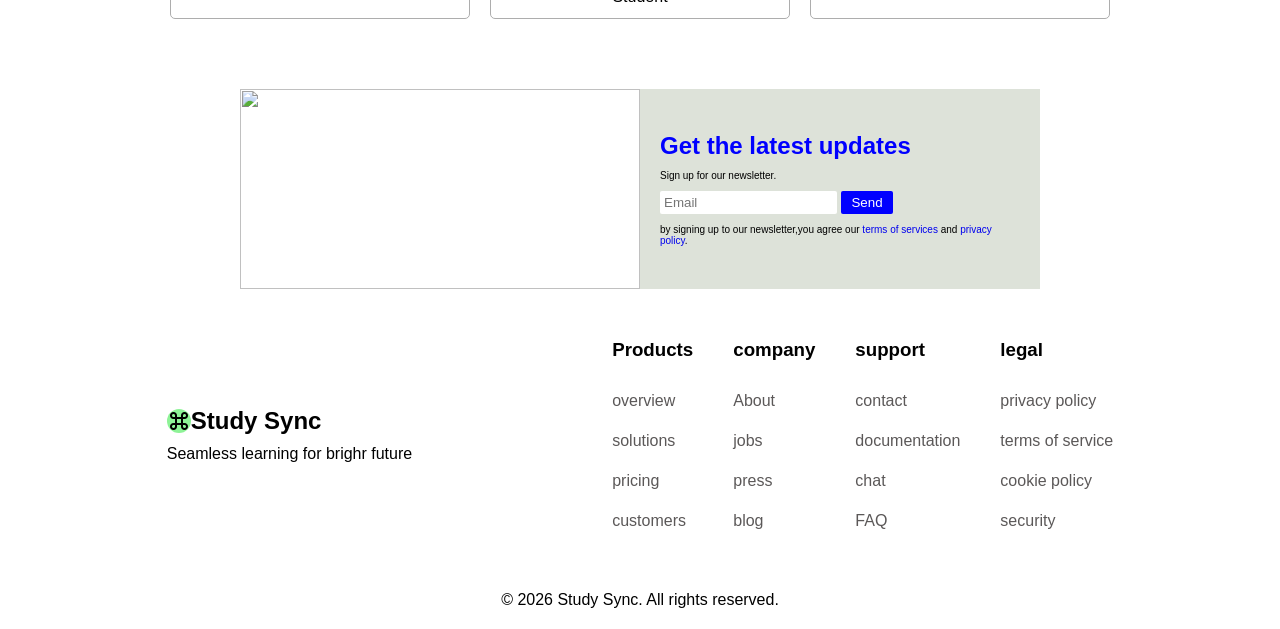
==== commit 81768bfa: "remove test" ====
--- a/index.html
+++ b/index.html
@@ -227,6 +227,4 @@
         </div>
     </footer>
 </body>
-</html>< ! - -   t e s t   c h a n g e   - - > 
- 
- +</html>
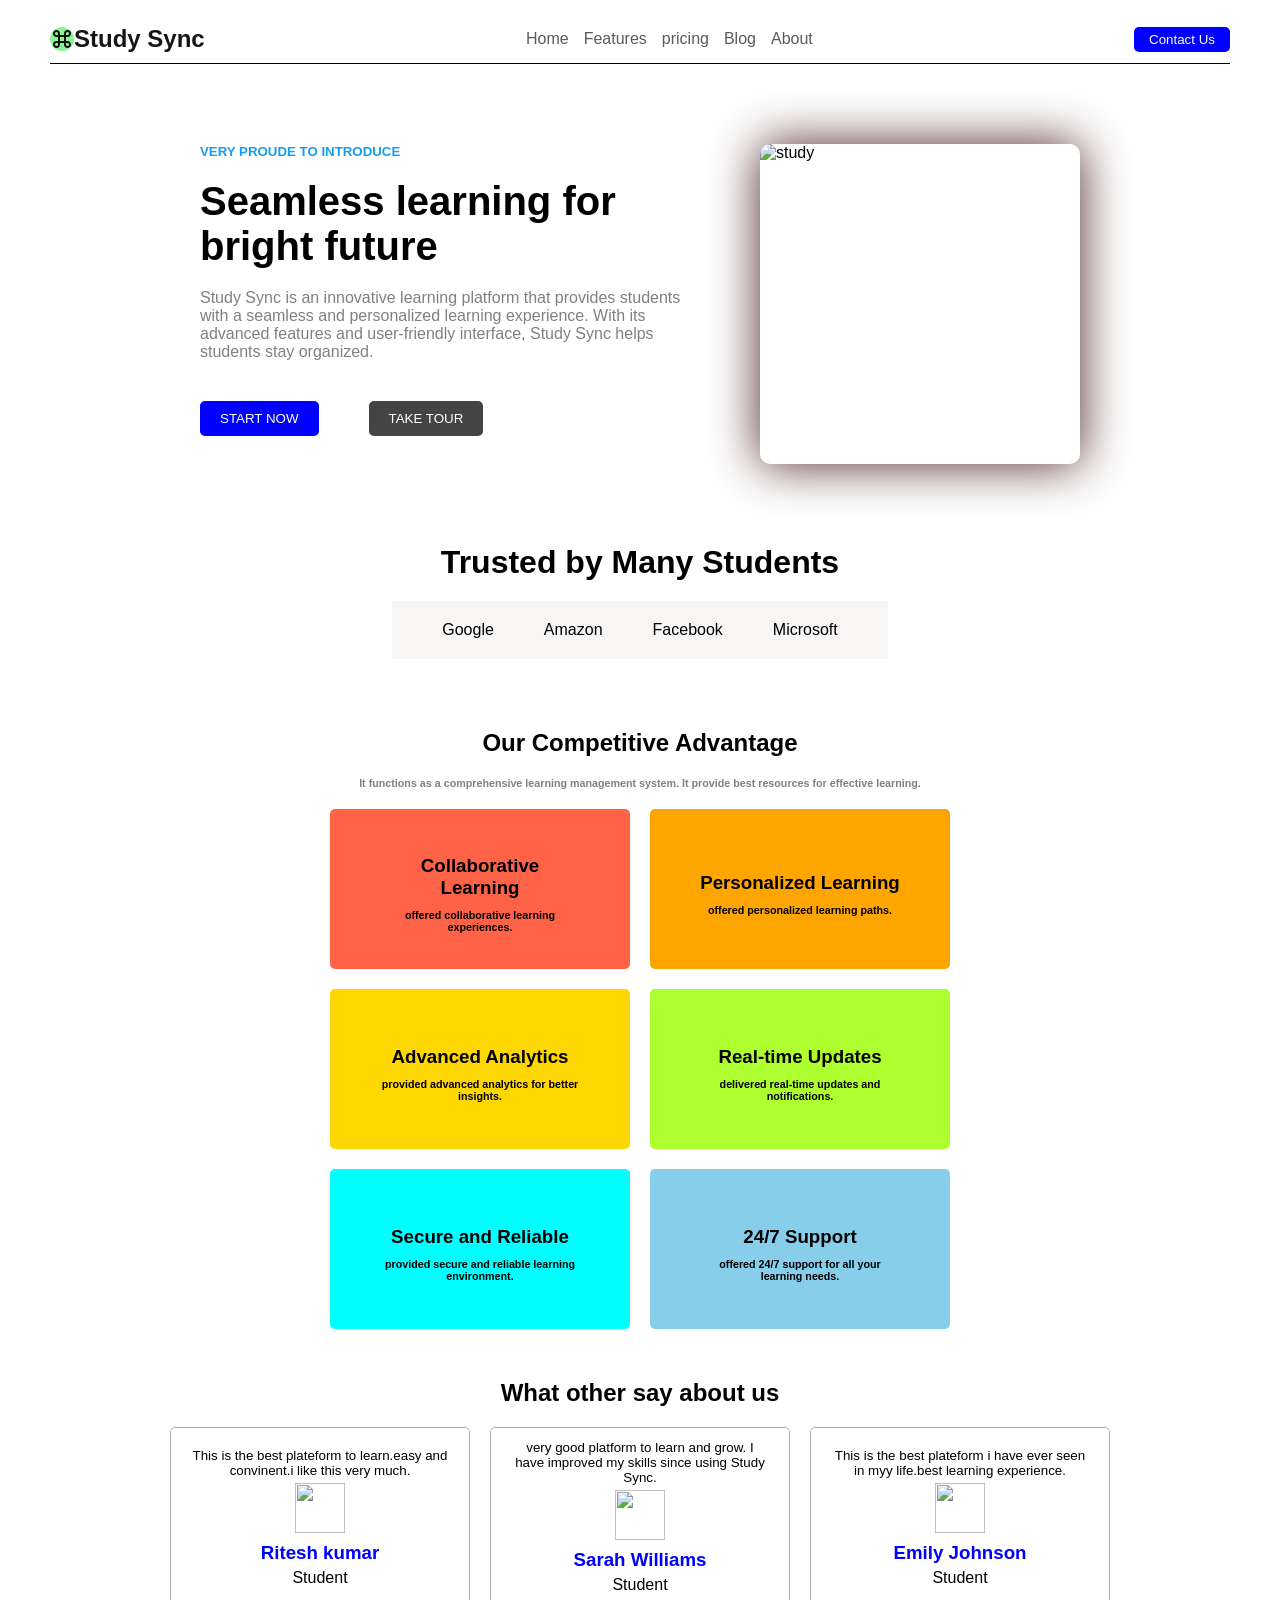
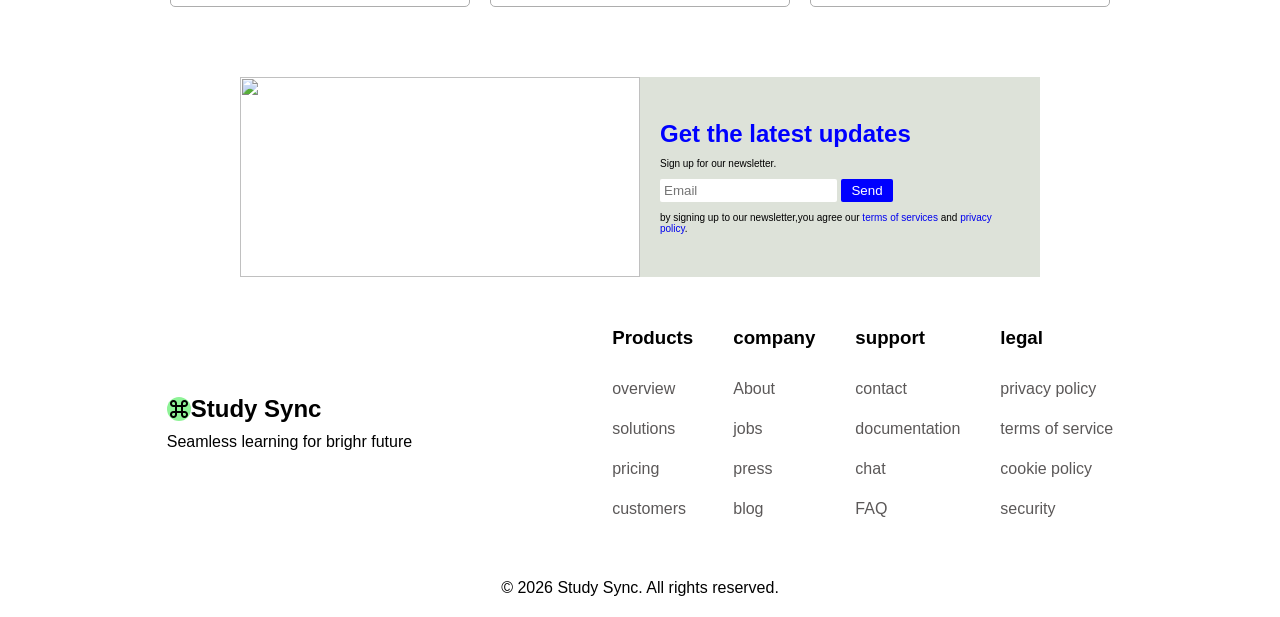
==== commit e2fc76fd: "change advantage tagline" ====
--- a/index.html
+++ b/index.html
@@ -76,7 +76,7 @@
     <div class="backcard">
       <div class="cardsec">
         <h2>Our Competitive Advantage</h2>
-        <h6 id="h6">Lorem, ipsum dolor sit amet consectetur adipisicing elit. Accusamus corporis earum necessitatibus error quod aspernatur uioetfhoiehtifh hgieh erihe uerhgeoiurh ewiu  .</h6>
+        <h6 id="h6">It functions as a comprehensive learning management system. It provide best resources for effective learning.</h6>
         <div class="cardsection">
             <div class="card1 card">
                 <i class="fas fa-user-friends"></i>
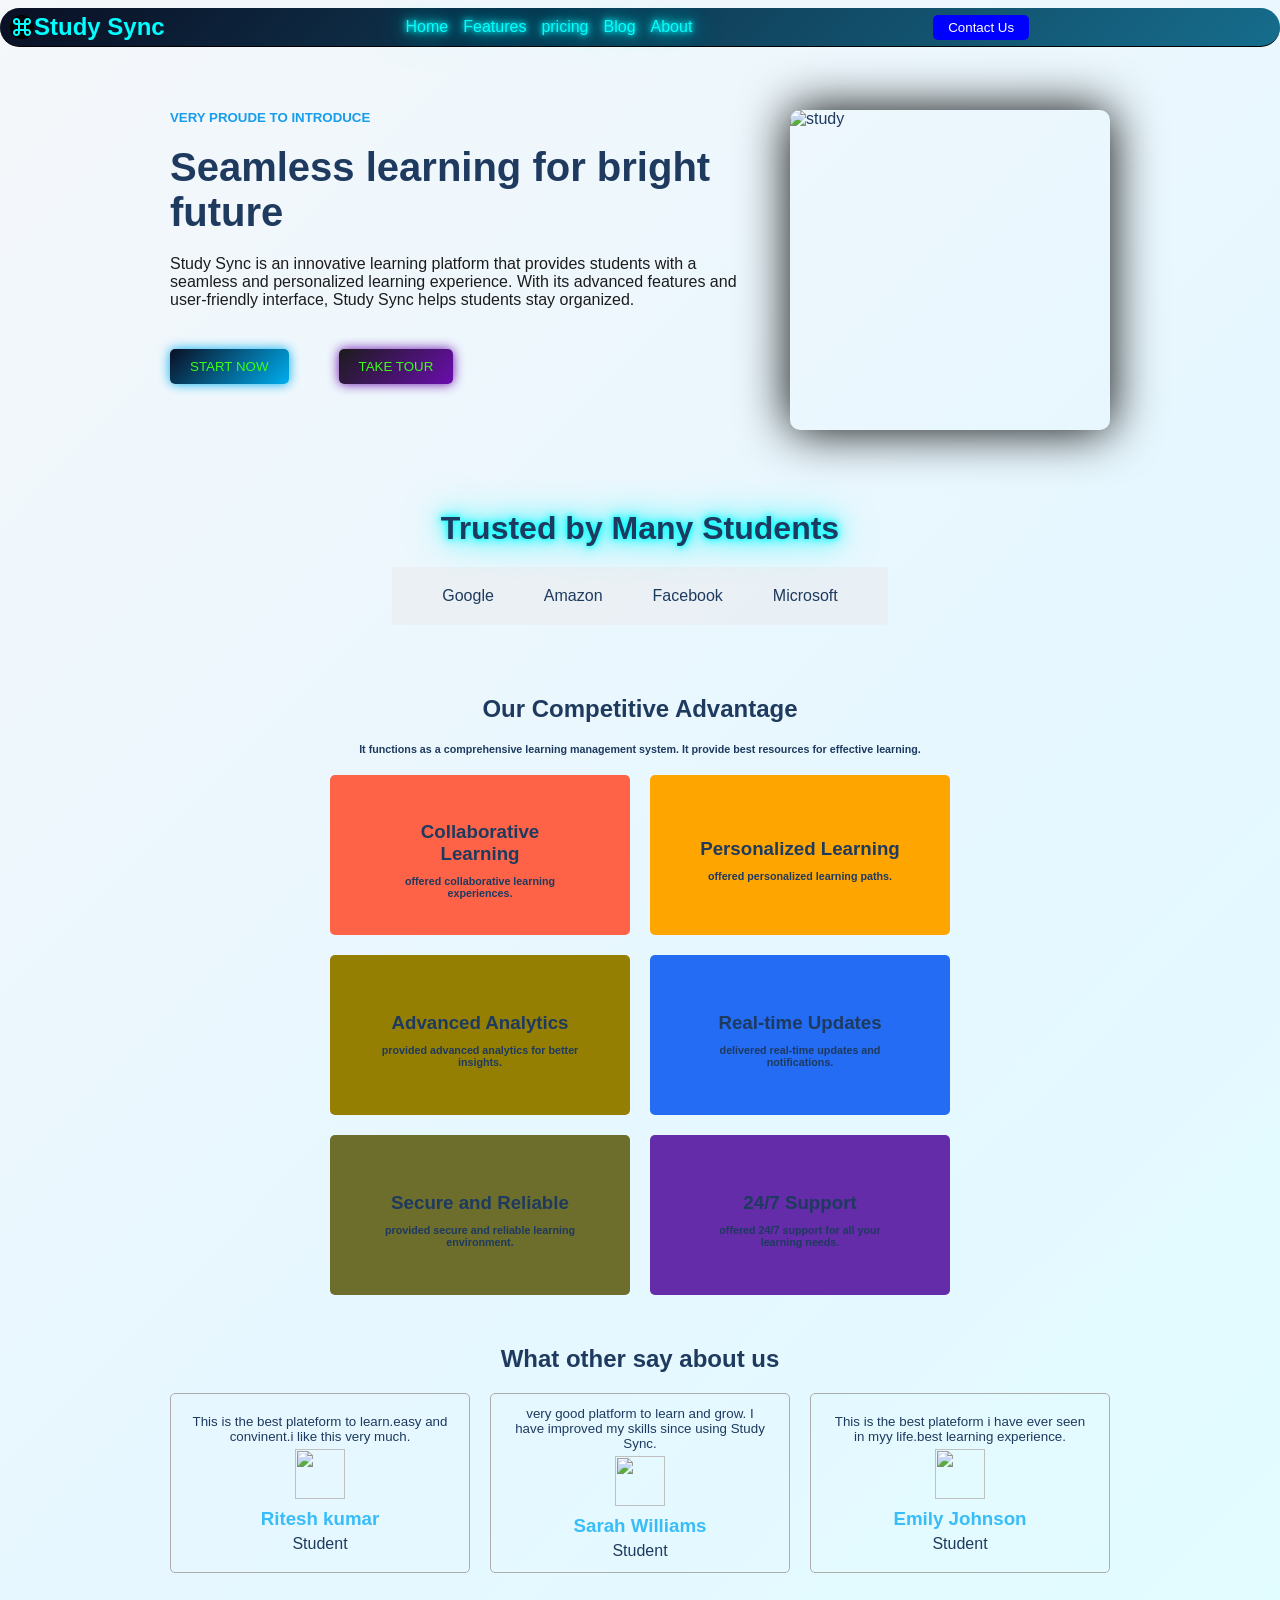
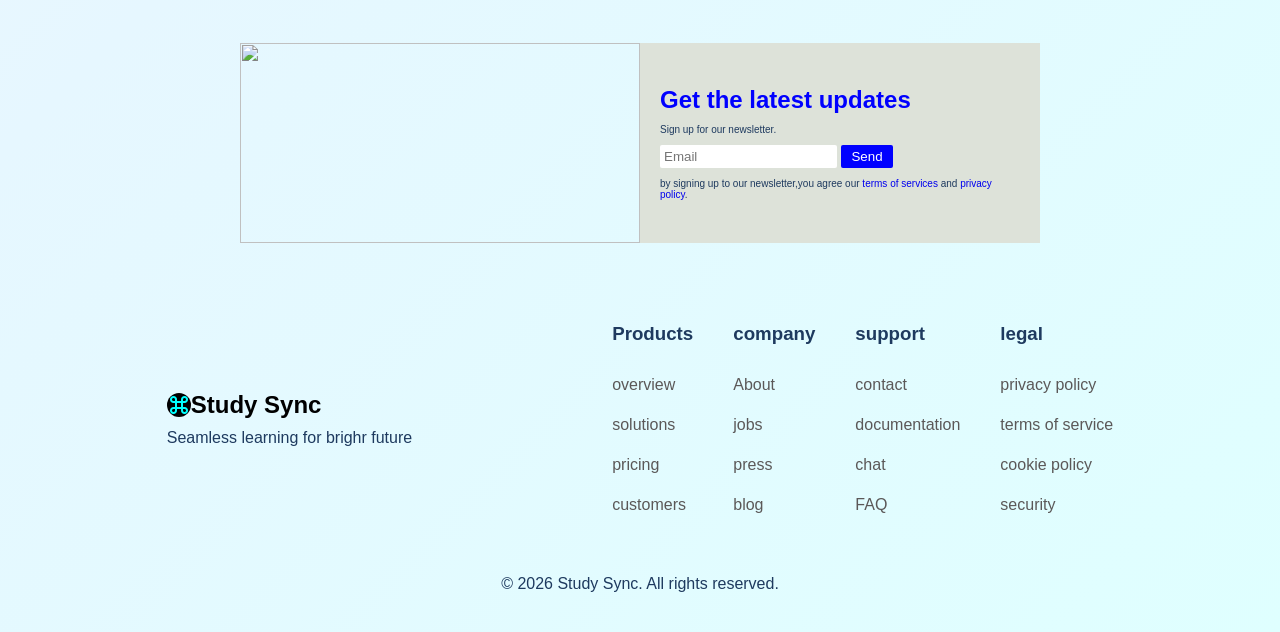
==== commit 46093ed6: "some new js feature add" ====
--- a/index.html
+++ b/index.html
@@ -14,7 +14,7 @@
     <header class="header">
         <div class="heading">
             
-            <a href="main.html">
+            <a href="index.html">
              <span class="material-symbols-outlined">
              keyboard_command_key
              </span>
@@ -22,15 +22,16 @@
             </a>
         </div>
         <nav class="nav">
-            <a href="main.html">Home</a>
-            <a href="#">Features</a>
+            <a href="index.html">Home</a>
+            <a href="#feature">Features</a>
             <a href="#">pricing</a>
-            <a href="#">Blog</a>
-            <a href="#">About</a>
+            <a href="blog.html">Blog</a>
+            <a href="#fixed">About</a>
         </nav>
         <div class="contact-menu">
-            <button class="contact">Contact Us</button>
-        </div>
+            <button class="contact" onclick="window.location.href='mailto:riteshssc452@gmail.com'">Contact Us</button>
+        </div>
+        <button id="mode"><i class="fa-solid fa-toggle-off"></i></button>
         <button type="button" class="menu-icon">
             <i class="fas fa-bars"></i>
         </button>
@@ -48,10 +49,35 @@
                 </div>
             </div> 
             <div class="image">
-                <img id="study-image" src="https://res.cloudinary.com/db59t7kna/image/upload/v1773252367/Untitled_design_1_vipfwz.gif" alt="study">
+                <img id="study-image" src="https://i.pinimg.com/736x/8f/d3/f6/8fd3f6836d4705154072450b4dc48c51.jpg" alt="study">
             </div>
         </section>
-      </div>  
+      </div>
+        <div class="signup" id="signup">
+        <div class="signup-container">
+            <h2>Create Account</h2>
+            <form action="signup_process.php" method="POST">
+             <input type="text" name="username" placeholder="Username" required>
+             <input type="email" name="email" placeholder="Email" required>
+             <input type="password" name="password" placeholder="Password" required>
+             <input type="password" name="confirm_password" placeholder="Confirm Password" required>
+             <button type="submit" class="signup-btn">Sign Up</button>
+             <h6>Already have account?<a id="loginpage" href="#login">Login</a></h6>
+            </form>
+        </div>
+        </div>
+        <div class="login" id="login">
+        <div class="login-container">
+            <h2>Welcome back</h2>
+            <form action="signup_process.php" method="POST">
+             <input type="text" name="username" placeholder="Username" required>
+             <input type="password" name="password" placeholder="Password" required>
+             <button type="submit" class="login-btn">Login</button>
+             <h6>New user <a id="signuppage" href="#signup">Signup</a></h6>
+
+            </form>
+        </div>
+        </div>
       <div class="trusted">
         <h1 id="text">Trusted by Many Students</h1>
         <div class="brandbox">
@@ -73,7 +99,7 @@
             </div>
         </div>
       </div>
-    <div class="backcard">
+    <div class="backcard" id="feature">
       <div class="cardsec">
         <h2>Our Competitive Advantage</h2>
         <h6 id="h6">It functions as a comprehensive learning management system. It provide best resources for effective learning.</h6>
@@ -115,7 +141,7 @@
     <div>
         <h2 id="fixed">What other say about us</h2>
     </div>
-    <div class="testimonial">
+    <div class="testimonial" id="about">
         <div class="grid">
         <div class="test1 test">
             <div class="tell">
@@ -159,7 +185,7 @@
             <p>Sign up for our newsletter.</p>
             <div class="input">
                 <input type="email" placeholder="Email">
-                <button>Send</button>
+                <button id="news">Send</button>
             </div>
             <p>by signing up to our newsletter,you agree our <a href="#">terms of services </a>and <a href="#">privacy policy</a>.</p>
         </div>
@@ -168,12 +194,12 @@
     <footer class="footer">
         <div class="up">
             <div class="sync">
-                <a href="main.html">
+                <a href=index.html">
                     <span
                     class="material-symbols-outlined">
                     keyboard_command_key
                     </span>
-                    <h2>Study Sync</h2>
+                    <h2 #foot~>Study Sync</h2>
                 </a>
                 <p>Seamless learning for brighr future</p>
                 <ul class="social">
@@ -226,5 +252,6 @@
             <p>&copy; 2026 Study Sync. All rights reserved.</p>
         </div>
     </footer>
+    <script src="javascript.js"></script>
 </body>
 </html>
--- a/style.css
+++ b/style.css
@@ -6,23 +6,66 @@
     text-decoration: none;
 }
 body{
-    padding: 20px 50px;
+    /* background-image: url(https://res.cloudinary.com/db59t7kna/image/upload/v1774466017/download_1_vivypp.jpg);
+    background-size: cover;
+    background-repeat: no-repeat;
+    background-position: center;
+    background-attachment: fixed; */
+    background:linear-gradient(135deg, #F5F7FA, #E6F7FF, #00FFFF20);
+    color: #1e3a5f;
+}
+.dark{
+    background-image: url(https://res.cloudinary.com/db59t7kna/image/upload/v1774467311/hexagon_hayiko.jpg);
+    color: #b5d6e1;
+    background-size: cover;
+    background-repeat: no-repeat;
+    background-position: center;
+    background-attachment: fixed;
+
+}
+.dark p{
+    color: whitesmoke;
+}
+main{
+    padding: 30px 20px;
+}
+#mode{
+   /* height: 30px; 
+   width: 60px; */
+   font-size: 40px;
+   /* border-radius: 20px; */
+   background-color: transparent;
+   border: none;
 }
 .header{
     display: flex;
-    /* margin: 5px 80px 5px 80px; */
+    margin-top: 8px;
     justify-content: space-between;
     align-items: center;
-    position: sticky;
+    position: fixed;
+    width: 100%;;
     top: 0;
-    background-color: white;
+    /* background: #020024;
+    background: linear-gradient(90deg, rgba(2, 0, 36, 1) 0%, rgba(245, 230, 211, 1) 0%, rgba(102, 119, 68, 1) 100%); */
+    border-radius: 50px;
+    background: linear-gradient(135deg, #0a0f24, #166d8c, #094a4a);
+    background-size: 200% 200%;
+    animation: gradientShift 8s ease infinite;
     z-index: 1000;
     padding-bottom: 10px;
     border-bottom: #000000 solid 1px;
 }
+@keyframes gradientShift {
+  0% { background-position: 0% 50%; }
+  50% { background-position: 100% 50%; }
+  100% { background-position: 0% 50%; }
+}
 @media screen and (max-width: 890px) {
         .header{
-            margin: 5px 0px 5px 10px;
+            padding: 10px 10px 5px 10px;
+        }
+        .main{
+            padding-top: 80px;
         }
     }
 .heading{
@@ -33,39 +76,56 @@
 }
 
 .material-symbols-outlined{
-    background-color: rgb(142, 243, 151);
+    background-color: #000000;
     border-radius: 50px;
     align-self: center;
+    color: #00ffff;
 }
 .nav{
     display: none;
     gap: 15px;
     align-items: center;
 }
+.nav.active{
+    display: flex;
+}
 @media screen and (min-width: 890px) {
         .nav{
             display: flex;
         }
         .header{
-            margin: 5px 0px 5px 0px;
+            padding: 5px 10px 5px 10px;
         }
     }
 .nav a{
-    color: rgba(77, 75, 75, 0.918);
+    color: #00ffff;
     transform: color 0.3s;
+    text-shadow: 
+    0 0 5px #00FFFF,
+    0 0 10px #00FFFF,
+    0 0 20px #00FFFF,
+    0 0 40px #00FFFF;
+    animation: flicker 2s infinite alternate;
+}
+@keyframes flicker {
+  0%   { opacity: 1; text-shadow: 0 0 5px #00FFFF, 0 0 10px #00FFFF; }
+  50%  { opacity: 0.8; text-shadow: 0 0 20px #00FFFF, 0 0 40px #00FFFF; }
+  100% { opacity: 1; text-shadow: 0 0 10px #00FFFF, 0 0 30px #00FFFF; }
 }
 .nav a:hover{
     color: blue;}
 .heading a{
     text-decoration: none;
     display: flex;
-    color: rgba(0, 0, 0, 0.918);
+    color: #00FFFF;
     font-weight: 500;
+
+
 }
 .contact{
     display: none;
     background-color: blue;
-    color: #ffffff;
+    color: #fff;
     border-radius: 5px;
     padding: 5px 15px;
     border: none;
@@ -79,20 +139,19 @@
 button:hover{
     transform: scale(1.1);
     transition-duration: 0.2s;
-    background-color: rgb(31, 31, 220);
 }
 .menu-icon{
     cursor:pointer;
     display: none;
     border: none;
-    background-color: rgb(250, 250, 250);
+    background-color:transparent;
     border-radius: 0.3rem;
-    font-size: 1rem;
+    font-size: 1.8rem;
     font-weight: 600;
 }  
-.menu-icon:hover{
+.menu-icon.clickmenu{
     transform: rotateZ(90deg);
-    transition-duration: 1s;
+    transition-duration: 0.3s;
 }
 .menu{
     height: 1.5rem;
@@ -103,13 +162,28 @@
             display: block;
             margin-right: 0px;
         }
+        .nav{
+            position: fixed;       /* take it out of the header flow */
+            top: 60px;             /* place it just below your header (adjust to header height) */
+            right: 0;              /* stick it to the right side */
+            width: 200px;          /* sidebar width */
+            background: #020024;
+            background: linear-gradient(90deg, rgba(2, 0, 36, 1) 0%, rgba(245, 230, 211, 1) 0%, rgba(102, 119, 68, 1) 100%);    /* give it a background */
+            flex-direction: column;
+            gap: 15px;
+            padding: 20px;
+            display: none;         /* hidden by default */
+            box-shadow: -2px 0 5px rgba(0,0,0,0.2);
+            z-index: 999;          /* keep it above other content */
+        }
+
     }
     
 #study-image{
     width: 320px;
     height: 320px;
     border-radius: 10px;
-    box-shadow: 0px 0px 50px rgb(76, 35, 35);
+    box-shadow: 0px 0px 50px rgb(0, 0, 0);
     animation: slideleft 1s ease forwards;
     /* opacity:1 ; */
     display: block;
@@ -161,20 +235,38 @@
     gap: 50px;
 }
 .strt{
-    background-color: blue;
-    color: #ffffff;
+    background: linear-gradient(135deg, #0A0F24, #00AEEF);
+    box-shadow: 0 0 12px #00AEEF;
+    color: #39FF14;
     border-radius: 5px;
     padding: 10px 20px;
     border: none;
     cursor: pointer;
 }
+.strt:hover{
+    background: linear-gradient(135deg, #00AEEF, #00FFFF);
+    box-shadow: 0 0 20px #00FFFF;
+}
+.strt:active{
+    background: linear-gradient(135deg, #0077B6, #00AEEF);
+    box-shadow: 0 0 8px #0077B6;
+}
 .btn{
-    background-color: rgb(67, 68, 67);
-    color: #ffffff;
+    background: linear-gradient(135deg, #1C1C1C, #6A0DAD);
+    box-shadow: 0 0 12px #6A0DAD;
+    color: #39FF14;
     border-radius: 5px;
     padding: 10px 20px;
     border: none;
     cursor: pointer;
+}
+.btn:hover{
+    background: linear-gradient(135deg, #6A0DAD, #FF00FF);
+    box-shadow: 0 0 20px #FF00FF;
+}
+.btn:active{
+    background: linear-gradient(135deg, #3A0CA3, #6A0DAD);
+    box-shadow: 0 0 8px #3A0CA3;
 }
 #intro{
     color: rgb(22, 157, 236);
@@ -191,7 +283,7 @@
     font-size: 2.5rem;
 }
 .para{
-    color: grey;
+    color:#1c1c1c;
 }
 @media screen and (max-width: 690px) {
         .content{
@@ -241,6 +333,14 @@
             font-size: 1.7rem;
         }
 }
+#text{
+    text-shadow: 
+    0 0 5px #00FFFF,
+    0 0 10px #00FFFF,
+    0 0 20px #00FFFF,
+    0 0 40px #00FFFF;
+    animation: flicker 2s infinite alternate;
+}
 .backcard{
     /* background-color:lightgray; */
     overflow: hidden;
@@ -255,9 +355,9 @@
     align-items: center;
     text-align: center;
 }
-#h6{
-    color: grey;
-}
+/* #h6{
+    color: #1c1c1c;
+} */
 .cardsection{
     display: grid;
     grid-template-columns: repeat(2, 1fr);
@@ -286,19 +386,19 @@
     animation: slideleft 1s ease forwards;
 }
 .card3{
-    background-color: rgb(255, 215, 0);
+    background-color: rgb(149, 127, 2);
     animation: slideright 1s ease forwards;
 }
 .card4{
-    background-color: rgb(173, 255, 47);
+    background-color: rgb(35, 108, 243);
     animation: slideleft 1s ease forwards;
 }
 .card5{
-    background-color: rgb(0, 255, 255);
+    background-color: rgb(109, 109, 44);
     animation: slideright 1s ease forwards;
 }
 .card6{
-    background-color: rgb(135, 206, 235);
+    background-color: rgb(100, 44, 168);
     animation: slideleft 1s ease forwards;
 }
 @media screen and (max-width: 690px) {
@@ -345,6 +445,8 @@
     gap: 10px;
     justify-content: center;
     align-items: center;
+    z-index: 100;
+    transition: 0.3s;
     /* background-color: #ba1717; */
 }
 .tell{
@@ -360,7 +462,7 @@
     ;
 }
 .name{
-    color:blue;
+    color:#38bdf8;
 }
 /* @media screen and (max-width:690px){
     .grid{
@@ -372,12 +474,11 @@
     text-align: center;
     margin: auto;
     padding-bottom: 20px;
+    z-index: 99;
 }
 .test:hover{
-    transform: scale(1.02);
-    transition-duration: 0.3s;
-    box-shadow: 0px 4px 8px rgb(0,0,0,0,2);
-    border-color: 1px solid blue;
+   transform:translateY(10px);
+    border-color:#38bdf8;
 }
 .newsletter{
     display: flex;
@@ -457,6 +558,9 @@
     padding: 50px;
     padding-bottom: 0px;
 }
+#foot{
+    color: #3ec4f5;
+}
 .up{
     display: flex;
     gap: 200px;
@@ -470,16 +574,20 @@
 }
 .sync a{
     display: flex;
-    color: black
+    color: #000000;
+    animation: flicker 2s infinite alternate;
 }
 .social{
     display: flex;
     gap: 20px;
     list-style-type: none;
     color: lightgrey;
+    animation: flicker 2s infinite alternate;
 }
 .social a{
-    color: rgb(91, 88, 88);
+    color: rgb(31, 167, 19);
+    font-size: larger;
+    
 }
 .product{
     display: flex;
@@ -496,6 +604,9 @@
 }
 .list a{
     color: rgb(91, 88, 88);
+}
+.down{
+    padding-bottom: 39px;
 }
 @media screen and (max-width: 890px) {
         .up{
@@ -525,3 +636,80 @@
         }
 
     }
+/* signup page */
+      /* body {
+        background: url('https://copilot.microsoft.com/th/id/BCO.473abbed-41ce-4cc9-a0d9-980901cf5cee.png') no-repeat center center fixed;
+        background-size: cover;
+        font-family: 'georgia',serif;
+        display: flex;
+      justify-content: center;
+      align-items: center;
+      height: 100vh;
+      margin: 0;
+      backdrop-filter: blur(15px);
+    } */
+     .signup,.login{
+        position: fixed;
+        display: none;
+        z-index: 998;
+        top: 50%;
+        left: 50%;
+        transform: translate(-50%,-50%);
+     }
+     .signup.act,.login.act{
+        display: block;
+     }
+
+    .signup-container,.login-container {
+        background: rgba(0, 255, 255, 0.321);
+        backdrop-filter: blur(10px);
+        border-radius: 12px;
+        padding: 30px;
+        box-shadow: 0 4px 20px rgba(0, 0, 0, 0.361);
+        width: 50vw;
+        height: 60vh;
+        text-align: center;
+        align-items: center;
+        justify-content: center;
+        
+    }
+
+    
+
+    .signup-container h2{
+      text-align: center;
+      margin-bottom: 10px;
+    }
+    .login-container h2{
+        margin-bottom: 30px;
+    }
+
+    .signup-container input ,.login-container input{
+      width: 70%;
+      padding: 10px;
+      margin: 8px 0px;
+      border: 1px solid #56a10ca3;
+      border-radius: 6px;
+      background-color: rgba(175, 113, 190, 0.523);
+    }
+
+    .signup-btn ,.login-btn{
+      width: 40%;
+      background-color: #4CAF50;
+      color: white;
+      padding: 5px;
+      margin: 10px;
+      border: 2px solid black;
+      border-radius: 10px;
+      cursor: pointer;
+      font-size: 16px;
+      transition: background-color 0.3s ease;
+    }
+    .signup a,.login a{
+        color: #000000;
+    }
+
+    .signup-btn:hover ,.login-btn:hover{
+      background-color: #0621ee;
+    }
+    /* login page *
